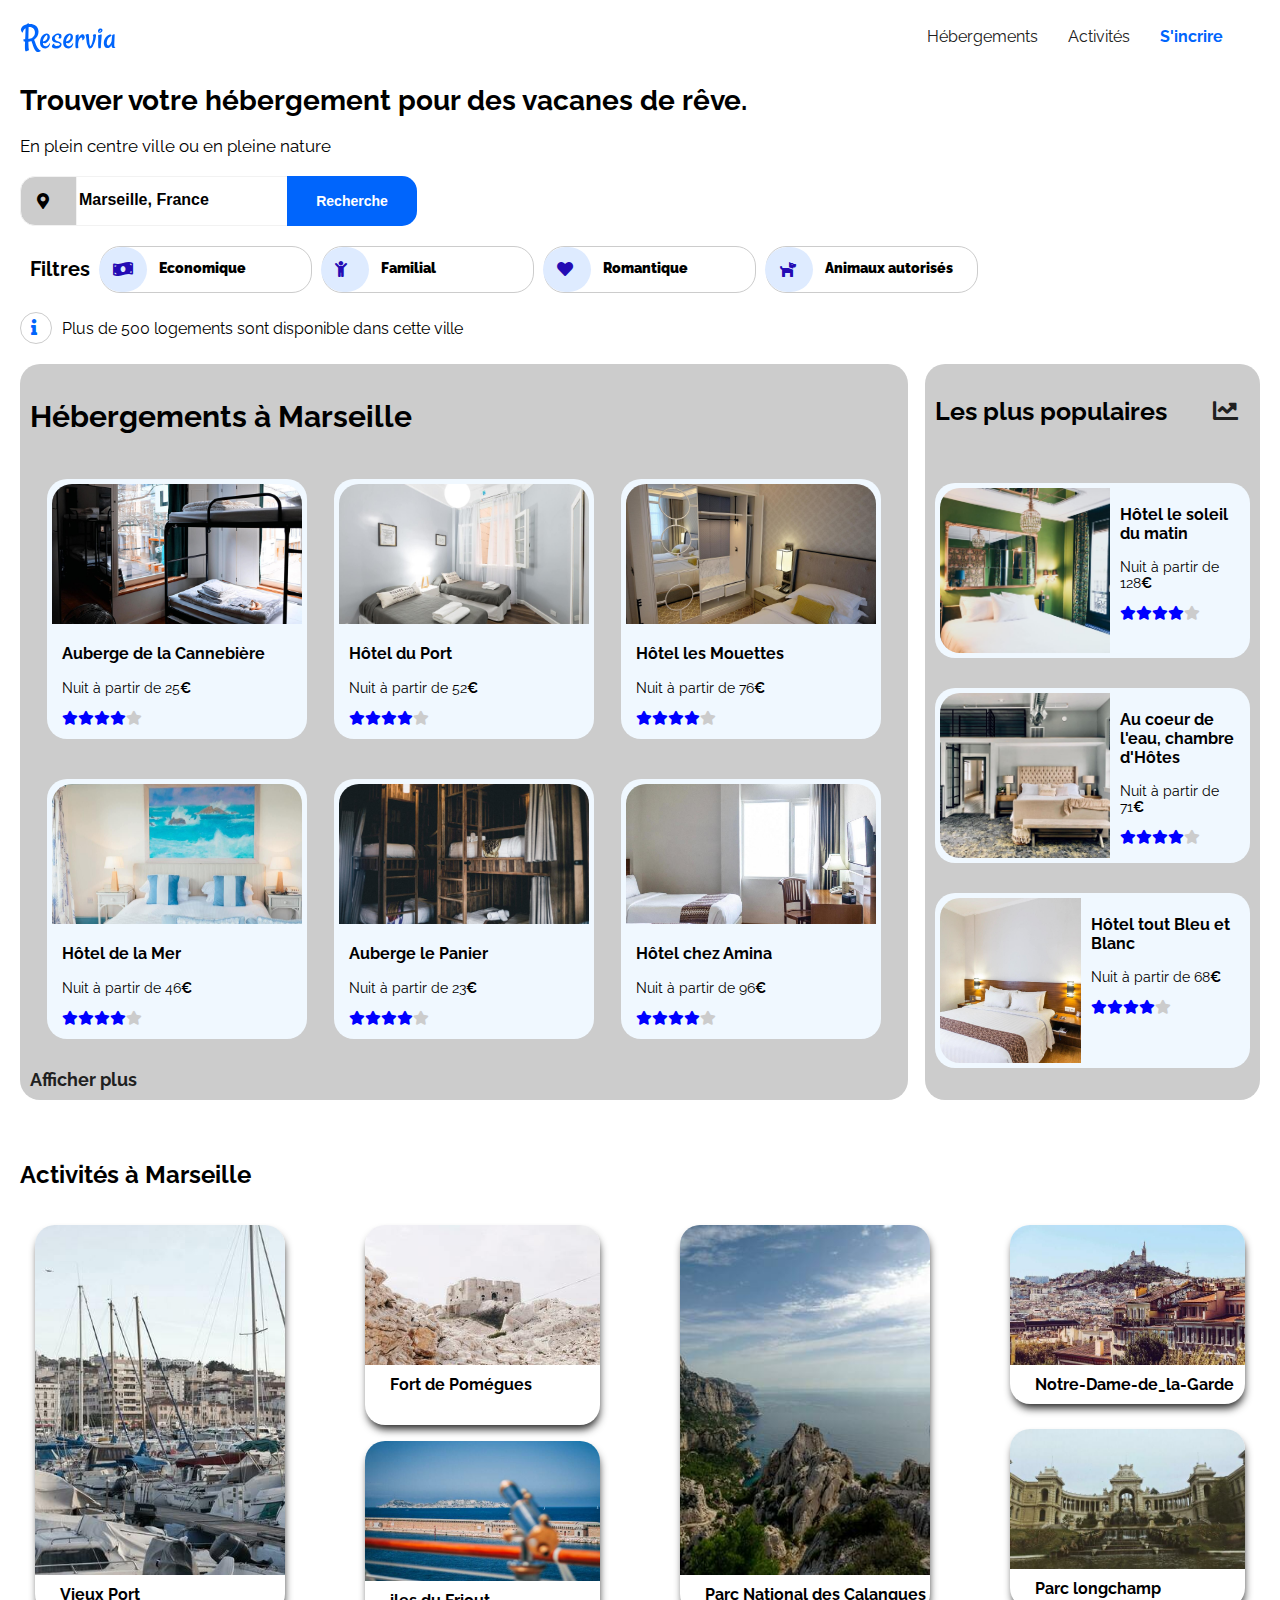
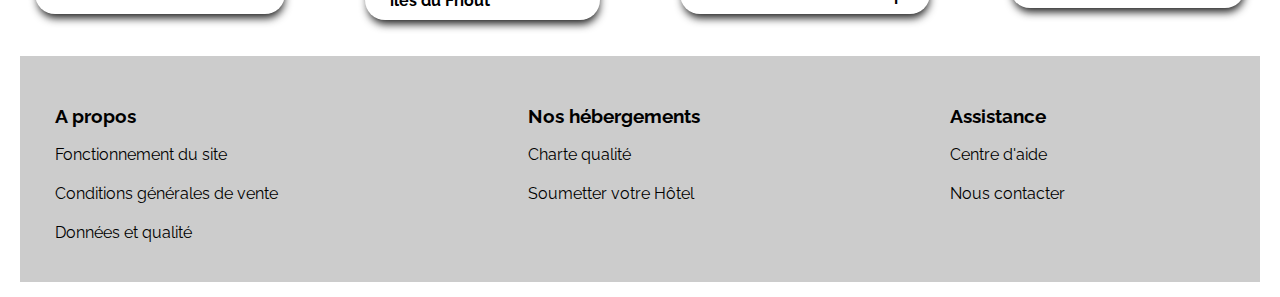
==== index.html @ d5204f3c "Retouches" ====
<!DOCTYPE html>
<html lang="fr">

<head>
    <meta charset="UTF-8">
    <meta http-equiv="X-UA-Compatible" content="IE=Edge">
    <meta name="viewport" content="width=device-width, initial-scale=1">
    <title>Reservia</title>
    <meta name="description" content="création du site réservia du projet2">
    <link rel="stylesheet" href="https://pro.fontawesome.com/releases/v5.10.0/css/all.css" />
    <link href="https://fonts.googleapis.com/css2?family=Raleway&display=swap" rel="stylesheet">
    <link href="style.css" rel="stylesheet">

</head>

<body>

    <!--header -->

    <header class="header">
        <div class="logo"><img src="images/logo/Reservia.svg" alt="Logo Reservia"></div>
        <nav>
            <ul class="navigation">
                <li><a href="#Hebergements">Hébergements</a></li>
                <li><a href="#conteneur_activites">Activités</a></li>
                <li><a href="S'inscrire">S'incrire</a></li>
            </ul>
        </nav>
    </header>

    <!--decription -->

    <div class="description">
        <h1> Trouver votre hébergement pour des vacanes de rêve. </h1>
        <p> En plein centre ville ou en pleine nature </p>
    </div>

    <!--barre de Recherche-->

    <section>
        <form class="rechercher">
            <i class="fas fa-map-marker-alt"></i>
            <input type="search" class="recherche" placeholder='Marseille, France'>
            <button type="button" class="btn_recherche">
                <span class="SpanRecherche">Recherche</span>
                <span class="icone_recherche"><i class="fas fa-search"></i></span>
            </button>
        </form>
    </section>

    <!--Section Filtres -->

    <section>
        <div class="conteneur_filtres">
            <h1>Filtres</h1>
            <div class="filtreFlex">
                <div class="filtre" role="button">
                    <i class="fas fa-money-bill-wave"></i>
                    <span>Economique</span>
                </div>
                <div class="filtre" role="button">
                    <i class="fas fa-child"></i>
                    <span>Familial</span>
                </div>
                <div class="filtre" role="button">
                    <i class="fas fa-heart"></i>
                    <span>Romantique</span>
                </div>
                <div class="filtre" role="button">
                    <i class="fas fa-dog"></i>
                    <span>Animaux autorisés</span>
                </div>
            </div>
        </div>
    </section>

    <!--informations-->

    <div class="info">
        <div class="icone_info" role="button"><i class="fas fa-info"></i></div>
        <p> Plus de 500 logements sont disponible dans cette ville</p>
    </div>

    <!-- Grande Section des Hébergements et Hébergements Populaires-->

    <section class="containeur-herb-pop">

        <!--Aside/sidebar-->

        <aside class="sidebar">
            <h2>Les plus populaires <span class="chart"><i class="fas fa-chart-line"></i></span></h2>
            <div class="item1">
                <img src="images/hebergements/3_medium/emile-guillemot-Bj_rcSC5XfE-unsplash.jpg"
                    alt="emile-guillemot" />
                <div class="caption">
                    <h3>Hôtel le soleil du matin</h3>
                    <p>Nuit à partir de 128<strong>&#8364;</strong></p>
                    <ul class="stars">
                        <li><i class="fas fa-star"></i></li>
                        <li><i class="fas fa-star"></i></li>
                        <li><i class="fas fa-star"></i></li>
                        <li><i class="fas fa-star"></i></li>
                        <li class="unCheckStart"><i class="fas fa-star"></i></li>
                    </ul>
                </div>
            </div>
            <div class="item1">
                <img src="images/hebergements/3_medium/aw-creative-VGs8z60yT2c-unsplash.jpg" alt="aw-creative" />
                <div class="caption">
                    <h3>Au coeur de l'eau, chambre d'Hôtes</h3>
                    <p>Nuit à partir de 71<strong>&#8364;</strong></p>
                    <ul class="stars">
                        <li><i class="fas fa-star"></i></li>
                        <li><i class="fas fa-star"></i></li>
                        <li><i class="fas fa-star"></i></li>
                        <li><i class="fas fa-star"></i></li>
                        <li class="unCheckStart"><i class="fas fa-star"></i></li>
                    </ul>
                </div>
            </div>
            <div class="item1">
                <img src="images/hebergements/3_medium/febrian-zakaria-sjvU0THccQA-unsplash.jpg"
                    alt="febrian-zakaria" />
                <div class="caption">
                    <h3>Hôtel tout Bleu et Blanc</h3>
                    <p>Nuit à partir de 68<strong>&#8364;</strong></p>
                    <ul class="stars">
                        <li><i class="fas fa-star"></i></li>
                        <li><i class="fas fa-star"></i></li>
                        <li><i class="fas fa-star"></i></li>
                        <li><i class="fas fa-star"></i></li>
                        <li class="unCheckStart"><i class="fas fa-star"></i></li>
                    </ul>
                </div>
            </div>
        </aside>

        <!--Section des hebergements-->

        <section>
            <div class="titre">
                <h2>Hébergements à Marseille</h2>
            </div>
            <div id="Hebergements">
                <div class="item">
                    <img src="images/hebergements/3_medium/marcus-loke-WQJvWU_HZFo-unsplash.jpg" alt="marcus-loke" />
                    <div class="caption">
                        <h3>Auberge de la Cannebière</h3>
                        <p>Nuit à partir de 25<strong>&#8364;</strong></p>
                        <ul class="stars">
                            <li><i class="fas fa-star"></i></li>
                            <li><i class="fas fa-star"></i></li>
                            <li><i class="fas fa-star"></i></li>
                            <li><i class="fas fa-star"></i></li>
                            <li class="unCheckStart"><i class="fas fa-star"></i></li>
                        </ul>
                    </div>
                </div>
                <div class="item">
                    <img src="images/hebergements/3_medium/fred-kleber-gTbaxaVLvsg-unsplash.jpg" alt="fred-kleber" />
                    <div class="caption">
                        <h3>Hôtel du Port</h3>
                        <p>Nuit à partir de 52<strong>&#8364;</strong></p>
                        <ul class="stars">
                            <li><i class="fas fa-star"></i></li>
                            <li><i class="fas fa-star"></i></li>
                            <li><i class="fas fa-star"></i></li>
                            <li><i class="fas fa-star"></i></li>
                            <li class="unCheckStart"><i class="fas fa-star"></i></li>
                        </ul>
                    </div>
                </div>
                <div class="item">
                    <img src="images/hebergements/3_medium/reisetopia-B8WIgxA_PFU-unsplash.jpg" alt="reisetopia" />
                    <div class="caption">
                        <h3>Hôtel les Mouettes</h3>
                        <p>Nuit à partir de 76<strong>&#8364;</strong></p>
                        <ul class="stars">
                            <li><i class="fas fa-star"></i></li>
                            <li><i class="fas fa-star"></i></li>
                            <li><i class="fas fa-star"></i></li>
                            <li><i class="fas fa-star"></i></li>
                            <li class="unCheckStart"><i class="fas fa-star"></i></li>
                        </ul>
                    </div>
                </div>
                <div class="item">
                    <img src="images/hebergements/3_medium/annie-spratt-Eg1qcIitAuA-unsplash.jpg" alt="" />
                    <div class="caption">
                        <h3>Hôtel de la Mer</h3>
                        <p>Nuit à partir de 46<strong>&#8364;</strong></p>
                        <ul class="stars">
                            <li><i class="fas fa-star"></i></li>
                            <li><i class="fas fa-star"></i></li>
                            <li><i class="fas fa-star"></i></li>
                            <li><i class="fas fa-star"></i></li>
                            <li class="unCheckStart"><i class="fas fa-star"></i></li>
                        </ul>
                    </div>
                </div>
                <div class="item">
                    <img src="images/hebergements/3_medium/nicate-lee-kT-ZyaiwBe0-unsplash.jpg" alt="nicate-lee" />
                    <div class="caption">
                        <h3>Auberge le Panier</h3>
                        <p>Nuit à partir de 23<strong>&#8364;</strong></p>
                        <ul class="stars">
                            <li><i class="fas fa-star"></i></li>
                            <li><i class="fas fa-star"></i></li>
                            <li><i class="fas fa-star"></i></li>
                            <li><i class="fas fa-star"></i></li>
                            <li class="unCheckStart"><i class="fas fa-star"></i></li>
                        </ul>
                    </div>
                </div>
                <div class="item">
                    <img src="images/hebergements/3_medium/febrian-zakaria-M6S1WvfW68A-unsplash.jpg"
                        alt="febrian-zakaria" />
                    <div class="caption">
                        <h3>Hôtel chez Amina</h3>
                        <p>Nuit à partir de 96<strong>&#8364;</strong></p>
                        <ul class="stars">
                            <li><i class="fas fa-star"></i></li>
                            <li><i class="fas fa-star"></i></li>
                            <li><i class="fas fa-star"></i></li>
                            <li><i class="fas fa-star"></i></li>
                            <li class="unCheckStart"><i class="fas fa-star"></i></li>
                        </ul>
                    </div>
                </div>

            </div>
            <a href="#" class="texte">Afficher plus</a>
        </section>
    </section>

    <!--Section des activites-->

    <section>
        <div id="conteneur_activites">
            <h2>Activités à Marseille</h2>
            <div class="activites">
                <div class="grande_image">
                    <figure>
                        <img src="images/activites/4_small/reno-laithienne-QUgJhdY5Fyk-unsplash.jpg"
                            alt="reno-laithienne">
                        <figcaption>
                            <h4>Vieux Port</h4>
                        </figcaption>
                    </figure>
                </div>
                <div class="Photo">
                    <div class="petite_image">
                        <figure id="fort">
                            <img src="images/activites/4_small/paul-hermann-QFTrLdQIRhI-unsplash.jpg"
                                alt="paul-hermann">
                            <figcaption>
                                <h4>Fort de Pomégues</h4>
                            </figcaption>
                        </figure>
                    </div>
                    <div class="petite_image">
                        <figure>
                            <img src="images/activites/4_small/kevin-hikari-rV_Qd1l-VXg-unsplash.jpg"
                                alt="kevin-hikari">
                            <figcaption>
                                <h4>iles du Friout</h4>
                            </figcaption>
                        </figure>
                    </div>
                </div>
                <div class="grande_image">
                    <figure>
                        <img src="images/activites/4_small/kilyan-sockalingum-NR8-cBCN3aI-unsplash.jpg"
                            alt="kilyan-sockalingum">
                        <figcaption>
                            <h4>Parc National des Calanques</h4>
                        </figcaption>
                    </figure>
                </div>
                <div class="Photo">
                    <div class="petite_image mb">
                        <figure>
                            <img src="images/activites/4_small/florian-wehde-xW9e8gdotxI-unsplash.jpg"
                                alt="florian-wehde">
                            <figcaption>
                                <h4>Notre-Dame-de_la-Garde</h4>
                            </figcaption>
                        </figure>
                    </div>
                    <div class="petite_image">
                        <figure>
                            <img src="images/activites/4_small/lena-paulin-wH2-EJoDcV0-unsplash.jpg" alt="lena-paulin">
                            <figcaption>
                                <h4>Parc longchamp</h4>
                            </figcaption>
                        </figure>
                    </div>
                </div>
            </div>
        </div>
    </section>

    <!--footer-->

    <footer class="footer">
        <div class="apropos">
            <h3>A propos</h3>
            <ul>
                <li>Fonctionnement du site</li>
                <li>Conditions générales de vente</li>
                <li>Données et qualité</li>
            </ul>
        </div>
        <div class="hebergement">
            <h3>Nos hébergements</h3>
            <ul>
                <li>Charte qualité</li>
                <li>Soumetter votre Hôtel</li>
            </ul>
        </div>
        <div class="contact">
            <h3>Assistance</h3>
            <ul>
                <li>Centre d'aide</li>
                <li>Nous contacter</li>
            </ul>
        </div>
    </footer>
</body>

</html>
---- style.css ----
@media screen and (max-width: 768px) {
    h1 {
      color: #240bb4;
    }
    .footer {
      flex-direction: column;
    }
    .filtreFlex {
      flex-direction: column;
      display: flex;
    }
    #hebergement {
      flex-shrink: 0;
      padding-left: 0px;
    }
    .item {
      padding-left: 0;
    }
    .item img {
      position: static;
      margin-bottom: 1rem;
      display: block;
      width: 100%;
    }
    .item1 {
      padding-left: 0;
    }
    .item1 img {
      position: static;
      margin-bottom: 1rem;
      display: block;
      width: 100%;
    }
    #hebergement {
      flex-shrink: 0;
      padding: 20px;
    }
    .sidebar {
      margin: 0px;
      float: left;
      display: flex;
      flex-direction: column;
    }
    footer {
      flex-direction: row;
    }
    .hebergement {
      margin-left: 150px;
      margin-right: 100px;
    }
    .contact {
      margin-left: 120px;
    }
}
@media screen and (max-width: 865px) {
    h1 {
      color: #240bb4;
    }
    .footer {
      flex-direction: column;
    }
    .filtreFlex {
      flex-direction: column;
      display: flex;
    }
    #hebergement {
      flex-shrink: 0;
      padding-left: 0px;
    }
    .item {
      padding-left: 0;
    }
    .item img {
      position: static;
      margin-bottom: 1rem;
      display: block;
      width: 100%;
    }
    .item1 {
      padding-left: 0;
    }
    .item1 img {
      position: static;
      margin-bottom: 1rem;
      display: block;
      width: 100%;
    }
    #hebergement {
      flex-shrink: 0;
      padding: 20px;
    }
    .sidebar {
      margin: 0px;
      float: left;
      display: flex;
      flex-direction: column;
    }
    footer {
      flex-direction: row;
    }
    .hebergement {
      margin-left: 150px;
      margin-right: 100px;
    }
    .contact {
      margin-left: 120px;
    }
}
/*
  Ecran ordinateur
*/
@media screen and (max-width: 1100px) {
    body {
      max-width: 100%;
    }
    .sidebar {
      width: 100%;
      overflow: hidden;
      flex-shrink: 0;
      float: left;
    }
    #hebergement {
      flex-shrink: 0;
    }
    section {
      width: 100%;
      overflow: hidden;
      flex-shrink: 0;
    }
    .navigation {
      width: 100%;
      float: left;
      flex-direction: column;
      display: block;
    }
    .conteneur_activites {
      flex-direction: row;
      width: 100%;
      overflow: hidden;
      flex-shrink: 0;
      display: block;
    }
    .conteneur_filtres {
      flex-wrap: wrap;
      width: 100%;
      overflow: hidden;
      flex-shrink: 0;
      display: flex;
      flex-direction: column;
    }
    .filtreFlex {
      flex-direction: row;
      overflow: hidden;
      flex-wrap: wrap;
      display: block;
    }
    .containeur-herb-pop {
      width: 100%;
    }
    footer {
      flex-direction: row;
    }
    .hebergement {
      margin-left: 150px;
      margin-right: 100px;
    }
    .contact {
      margin-left: 120px;
    }
}

@media screen and (max-width: 1300px) {
  
}

/*
 STYLE PAR DEFAUT POUR DESKTOP
*/
::before, ::after {
  margin: 0;
  padding: 0;
  box-sizing: border-box;
}
/*=== root pour les variables ===*/
:root {
  --blue: ##0065FC;
  --lightBlue: #DEEBFF;
  --bgColor:#F2F2F2 ;
}

/*=== body ===*/

body,p,a,ul,li {
  margin: 0;
  padding: 0;
  text-decoration: none;
  font-family: "Raleway", sans-serif;
}
body {
  font-size: 16px;
  padding: 10px 10px;
  margin: 5px 10px;
}

/*=== header ===*/

.header {
  display: flex;
  flex-direction: row;
}
.logo {
  width: auto;
  height: 50px;
}

.navigation li {
  list-style-type: none;
  margin-left: 30px;
}

.navigation li a {
  color: #202020;
}
.navigation li:last-child a {
  color: #0065FC;
  font-weight: bold;
}

.navigation  {
  display: flex;
  flex-direction: row;
  margin-left: 780px;
  padding-top: 12px;
}
.navigation li:nth-child(1) a:hover, .navigation li:nth-child(2) a:hover,
.navigation li:nth-child(1) a:active, .navigation li:nth-child(2) a:active {
  color: #0065FC;
  border-top: 3px solid #0065FC;
  transition: all 0.4s;
  padding-top: 10px;
}

li {
  list-style: none;
}

/*=== description ===*/

.description {
  font-size: 14px;
  padding-bottom: 20px;
}
.description p {
  font-size: 17px;
}

/*=== recherches ===*/

.rechercher {
  display: flex;   
}
::placeholder{
  font-size: 16px;
  color: black;
  font-weight: bolder;
}
.fa-map-marker-alt {
  padding: 16px 16px;
  border: 1px solid #f2f2f2;
  border-top-left-radius: 15px;
  border-bottom-left-radius: 15px;
  width: 23px;
  background-color: #cccccc;
}
.recherche {   
  border: none;
  border-top: 1px solid #f2f2f2;
  border-bottom: 1px solid #f2f2f2;
  width: 210px;
}
.btn_recherche {
  border: none;
  width: 130px;
  height: 50px;
  border-top-right-radius: 15px;
  border-bottom-right-radius: 15px;
  background-color: #0065FC;
  color: white;
  font-size: 14px; 
  font-weight: bolder; 
}
.btn_recherche:hover {
  border: 1px solid #044ab3;
  background-color:#044ab3;
  cursor: pointer;
}
.SpanRecherche {
  display: inline;
}
.fa-search {
  display: none;
}

/*=== fes filtres ===*/

.conteneur_filtres {
  display: flex;
  flex-direction: row;
  font-size: 14px;
}
.conteneur_filtres h1 {
  line-height: 3;
  font-weight: bolder;
  display: block;
  font-size: 20px;
  margin-left: 10px;
}
.filtre {
  display: flex;
  width: 210px;
  height: 45px;
  font-weight: bolder;
  border-radius: 20px;
  border: 1px solid #ccc;
  cursor: pointer;
  margin-left: 10px;
}
.filtreFlex {
  display: flex;
  flex-flow: nowrap;
  padding-top: 20px;
}
.filtre i {
  font-size: 16px;
  color: #240bb4;
  background-color: var(--lightBlue);
  border-radius: 30px;
  width: 20px;
  padding: 14px;
  display: flex;
  align-content: center;
  position: relative;
  left: -2px;
}
.filtre span {
  margin-left: 10px;
  padding-top: 13px;
  font-weight: bolder;
}
.filtre:hover {
  background-color: #c4f3ae;
  transition: all 0.4s;
}

/*=== informations ===*/

.info {
  display: flex; 
  width: 50%;
  padding-bottom: 20px;
}
.info > p {
  margin-left: 10px;
  padding-top: 7px;
}
.icone_info {
  background-color: #fff;
  width: 30px;
  height: 30px;
  border-radius: 50%;
  color: #0065FC;
  border: 1px solid #ccc;
}
.fa-info {
  margin-left: 10px;
  padding-top: 6px;
}

/*=== section des hebergements ===*/

.containeur-herb-pop {
  display: flex;
  flex-direction: row-reverse;
  justify-content: space-between;
}

aside.sidebar + section {
  background-color: #cccccc;
  width: 70%;
  border-radius: 20px;
  padding: 10px;
}
.chart {
  margin-left: 40px;
  color:#202020;
}
#Hebergements {
  display: flex;
  flex-direction: row;
  flex-wrap: wrap;
  padding-bottom: 10px;
  justify-content: space-evenly;
}
.titre h2 {
  font-size: 30px;
}
.item img {
  width: 250px;
  height: 140px;
  object-fit: cover;
  border-top-left-radius: 20px;
  border-top-right-radius:  20px;
}
.stars {
  display:flex;
  font-size: 14px;
  padding-top: 10px;
  color: var(--blue)
}
.unCheckStart i {
  color: #ccc;
}
.item {
  width: 250px;
  height: 250px;
  border-radius: 20px;
  background-color: aliceblue;
  object-fit: cover;
  justify-content: center;
  padding: 5px 5px;
  margin: 20px 10px;
  cursor: pointer;
}

.item:hover {
  box-shadow: 1px 6px 8px -2px #202020;
}
li {
    list-style: none;
}
.texte {
  font-size: 18px;
  font-weight: bold;
  color: #202020;
}

/*===Aside/sidebar==*/

.sidebar {
  display: flex;
  flex-direction: column;
  flex-wrap: wrap;
  width: 27%;
  float: right;
  background-color: #cccccc;
  justify-content: center;
  border-radius: 20px;
  padding-bottom: 6px;
}
.sidebar h2 {
  margin-left: 10px;
  font-size: 25px;
  padding-bottom: 22px;
}
.item1 img {
  width: 170px;
  height: 165px;
  object-fit: cover;
  border-top-left-radius: 20px;
  border-bottom-left-radius: 20px;
}
.fa-star {
  display: flex;
  font-size: 14px;
  padding-top: 5px;
  color:blue;
}
.caption {
  margin-left: 10px;
  font-size: 14px;
}
.item1 {
  width: 91%;
  height: 165px;
  border-radius: 20px;
  background-color: aliceblue;
  object-fit: cover;
  padding: 5px;
  margin: 15px 10px;
  display: flex;
  cursor: pointer;
}

.item1:hover {
  box-shadow: 1px 6px 8px -2px #202020;
}

li {
  list-style: none;
}

/*===conteneur activites==*/

#conteneur_activites {
  display: flex;
  Flex-direction: column;
  padding-top: 40px;
  padding-bottom: 20px;
}
.conteneur_activites h2 {
  font-size: 22px;
}
.activites {
  display: flex;
  justify-content: center;
  cursor: pointer;
}

.activites figure > img {
  object-fit: cover;
  display: flex;
}
.activites figure {
  box-shadow: 1px 6px 8px -2px #202020;
  border-radius: 20px;
}
.activites figure figcaption {
  padding: 10px 0px 10px 25px;
}
.activites figure figcaption > h4 {
  margin: 0px;
}
.Photo {
  cursor: pointer;
}
.grande_image img {
  height: 350px;
  width: 250px;
  border-top-left-radius: 20px;
  border-top-right-radius: 20px;
}
.petite_image img{
  width: 235px;
  height: 140px;
  border-top-left-radius: 20px;
  border-top-right-radius: 20px;
}
#fort {
  height: 200px;
}
.mb {
  margin-bottom: 25px;
}

/*===footer ===*/

.footer {
  display: flex;
  padding-top: 30px;
  background: #cccccc;
  padding-bottom: 20px;
  width: auto;
}
.footer li {
  padding-bottom: 20px;
}
.hebergement {
  margin-left: 250px;
}
.contact {
  margin-left: 250px;
}
.apropos {
  margin-left: 35px;
}
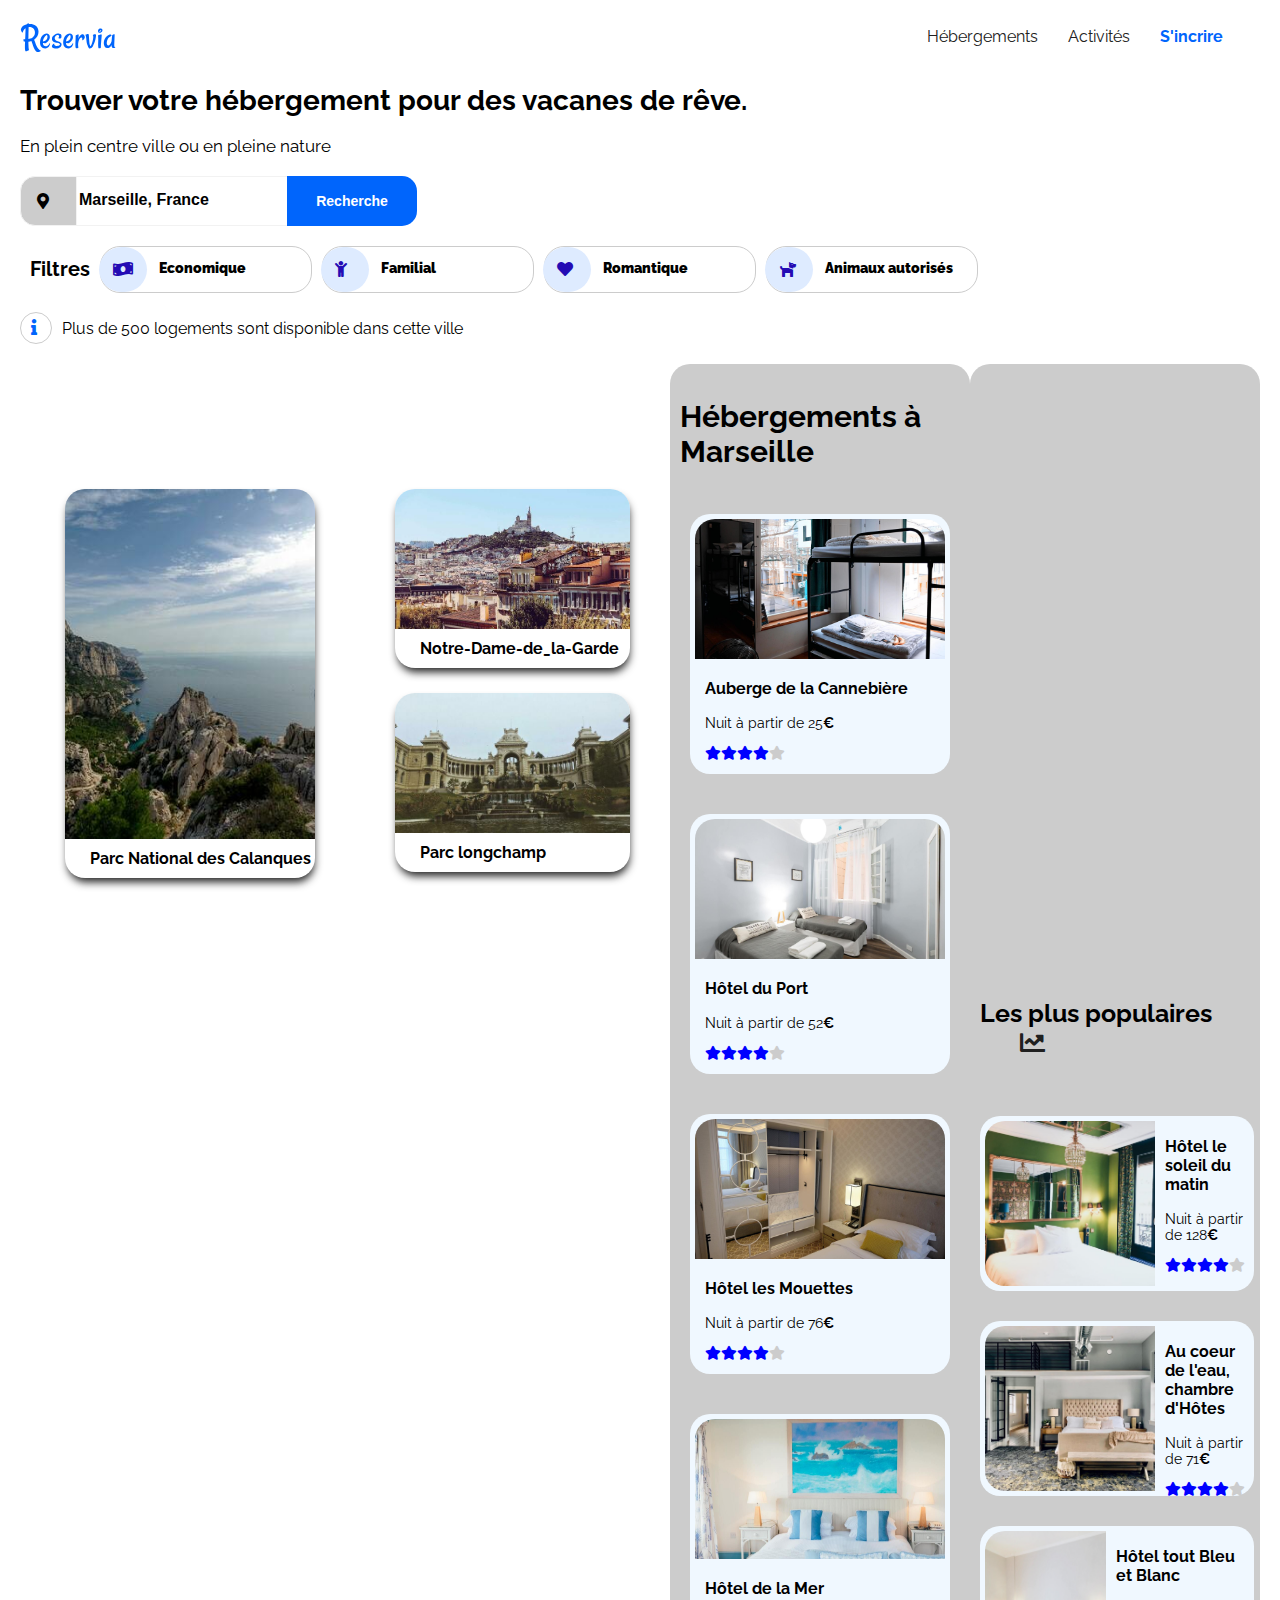
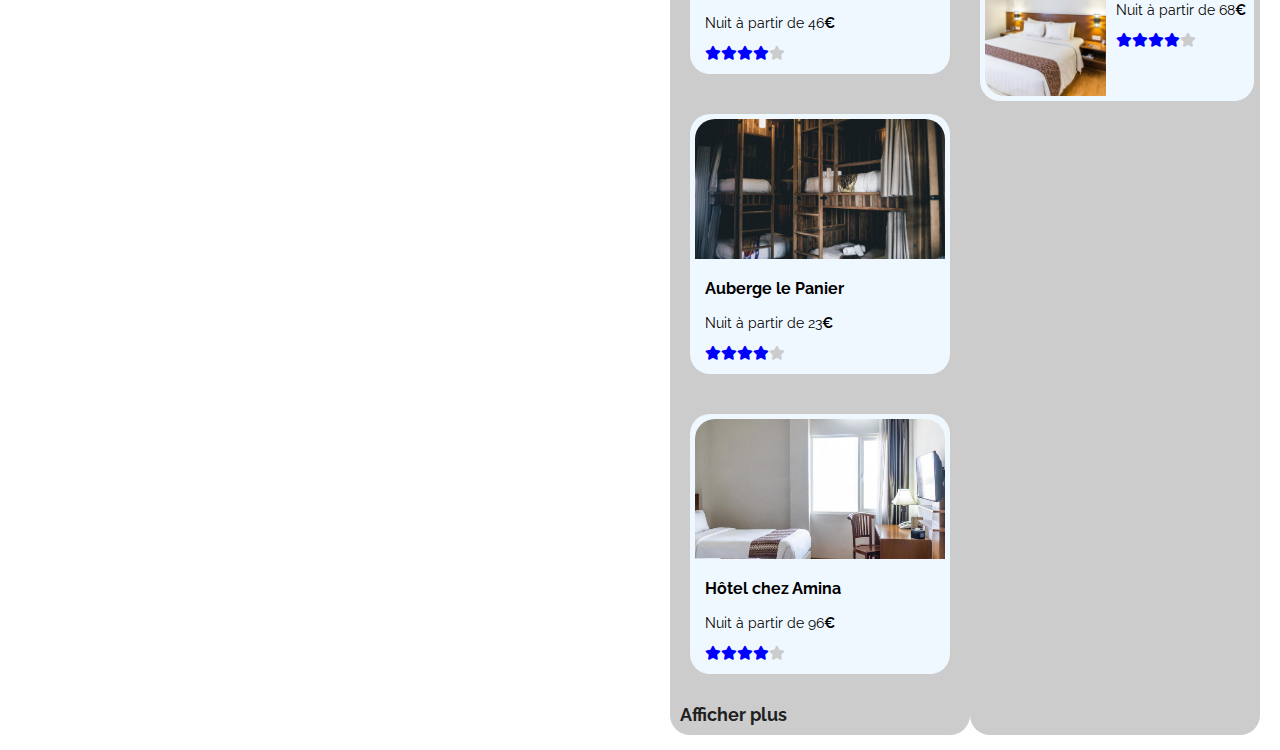
==== commit 19b379fc: "MODIF" ====
--- a/index.html
+++ b/index.html
@@ -230,7 +230,6 @@
 
             </div>
             <a href="#" class="texte">Afficher plus</a>
-        </section>
     </section>
 
     <!--Section des activites-->
--- a/style.css
+++ b/style.css
@@ -165,7 +165,7 @@
       margin-right: 100px;
     }
     .contact {
-      margin-left: 120px;
+      margin-left: 110px;
     }
 }
 
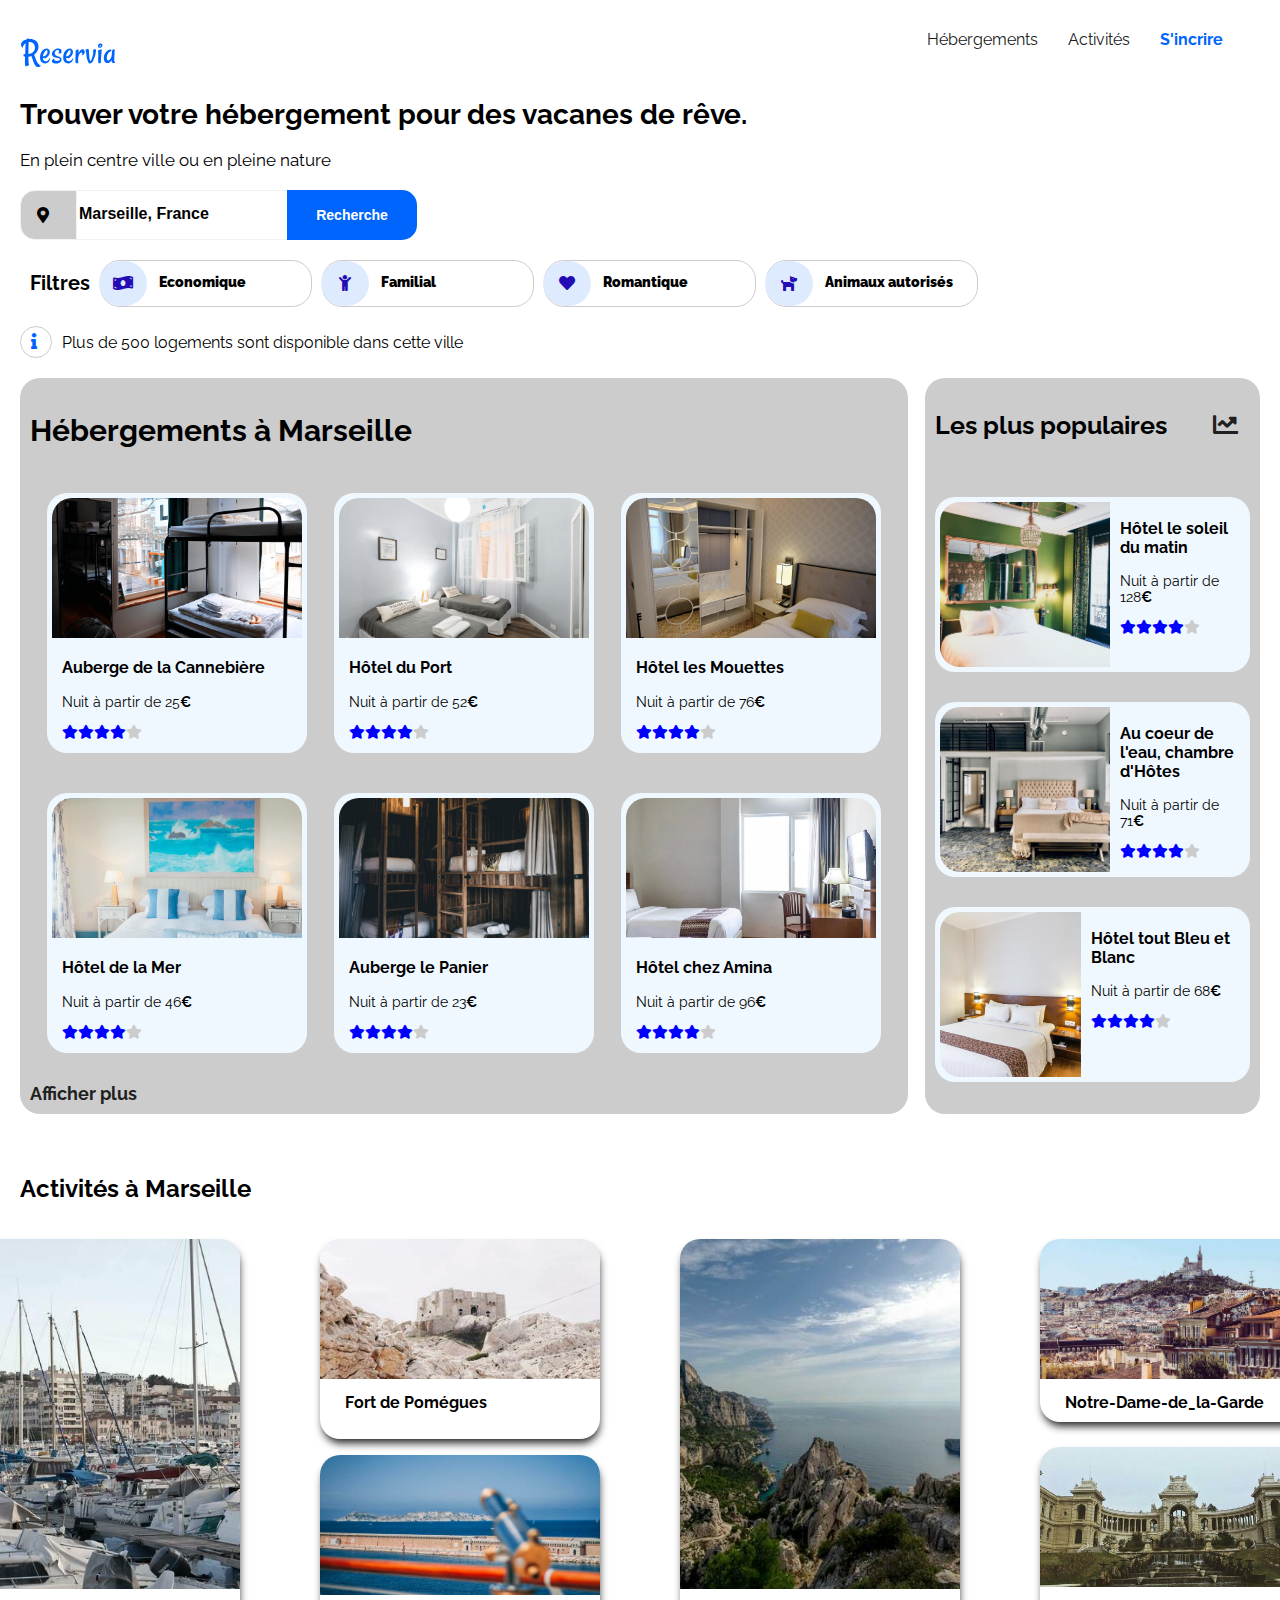
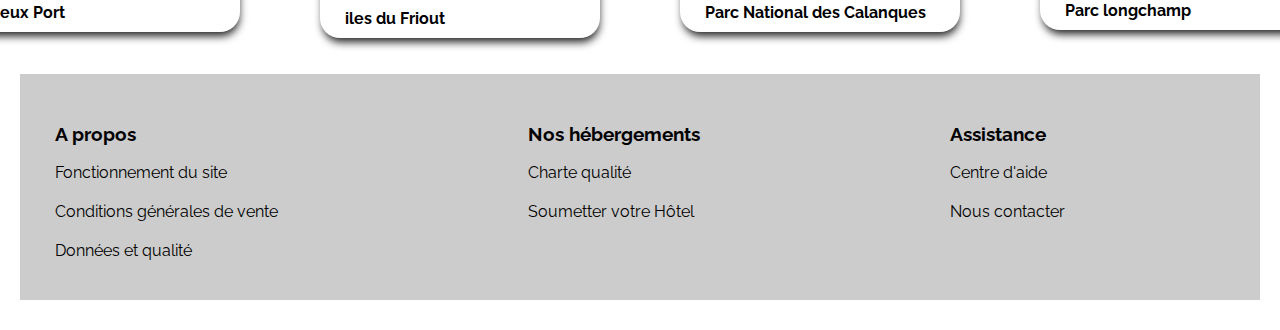
==== commit 86330f1b: "Indentation" ====
--- a/index.html
+++ b/index.html
@@ -22,7 +22,7 @@
         <nav>
             <ul class="navigation">
                 <li><a href="#Hebergements">Hébergements</a></li>
-                <li><a href="#conteneur_activites">Activités</a></li>
+                <li><a href="#Activités">Activités</a></li>
                 <li><a href="S'inscrire">S'incrire</a></li>
             </ul>
         </nav>
@@ -230,11 +230,12 @@
 
             </div>
             <a href="#" class="texte">Afficher plus</a>
+        </section>
     </section>
 
     <!--Section des activites-->
 
-    <section>
+    <section> 
         <div id="conteneur_activites">
             <h2>Activités à Marseille</h2>
             <div class="activites">
--- a/style.css
+++ b/style.css
@@ -53,124 +53,124 @@
     }
 }
 @media screen and (max-width: 865px) {
-    h1 {
-      color: #240bb4;
-    }
-    .footer {
-      flex-direction: column;
-    }
-    .filtreFlex {
-      flex-direction: column;
-      display: flex;
-    }
-    #hebergement {
-      flex-shrink: 0;
-      padding-left: 0px;
-    }
-    .item {
-      padding-left: 0;
-    }
-    .item img {
-      position: static;
-      margin-bottom: 1rem;
-      display: block;
-      width: 100%;
-    }
-    .item1 {
-      padding-left: 0;
-    }
-    .item1 img {
-      position: static;
-      margin-bottom: 1rem;
-      display: block;
-      width: 100%;
-    }
-    #hebergement {
-      flex-shrink: 0;
-      padding: 20px;
-    }
-    .sidebar {
-      margin: 0px;
-      float: left;
-      display: flex;
-      flex-direction: column;
-    }
-    footer {
-      flex-direction: row;
-    }
-    .hebergement {
-      margin-left: 150px;
-      margin-right: 100px;
-    }
-    .contact {
-      margin-left: 120px;
-    }
+  h1 {
+    color: #240bb4;
+  }
+  .footer {
+    flex-direction: column;
+  }
+  .filtreFlex {
+    flex-direction: column;
+    display: flex;
+  }
+  #hebergement {
+    flex-shrink: 0;
+    padding-left: 0px;
+  }
+  .item {
+    padding-left: 0;
+  }
+  .item img {
+    position: static;
+    margin-bottom: 1rem;
+    display: block;
+    width: 100%;
+  }
+  .item1 {
+    padding-left: 0;
+  }
+  .item1 img {
+    position: static;
+    margin-bottom: 1rem;
+    display: block;
+    width: 100%;
+  }
+  #hebergement {
+    flex-shrink: 0;
+    padding: 20px;
+  }
+  .sidebar {
+    margin: 0px;
+    float: left;
+    display: flex;
+    flex-direction: column;
+  }
+  footer {
+    flex-direction: row;
+  }
+  .hebergement {
+    margin-left: 150px;
+    margin-right: 100px;
+  }
+  .contact {
+    margin-left: 120px;
+  }
 }
 /*
-  Ecran ordinateur
+ 
 */
 @media screen and (max-width: 1100px) {
-    body {
-      max-width: 100%;
-    }
-    .sidebar {
-      width: 100%;
-      overflow: hidden;
-      flex-shrink: 0;
-      float: left;
-    }
-    #hebergement {
-      flex-shrink: 0;
-    }
-    section {
-      width: 100%;
-      overflow: hidden;
-      flex-shrink: 0;
-    }
-    .navigation {
-      width: 100%;
-      float: left;
-      flex-direction: column;
-      display: block;
-    }
-    .conteneur_activites {
-      flex-direction: row;
-      width: 100%;
-      overflow: hidden;
-      flex-shrink: 0;
-      display: block;
-    }
-    .conteneur_filtres {
-      flex-wrap: wrap;
-      width: 100%;
-      overflow: hidden;
-      flex-shrink: 0;
-      display: flex;
-      flex-direction: column;
-    }
-    .filtreFlex {
-      flex-direction: row;
-      overflow: hidden;
-      flex-wrap: wrap;
-      display: block;
-    }
-    .containeur-herb-pop {
-      width: 100%;
-    }
-    footer {
-      flex-direction: row;
-    }
-    .hebergement {
-      margin-left: 150px;
-      margin-right: 100px;
-    }
-    .contact {
-      margin-left: 110px;
-    }
+  body {
+    max-width: 100%;
+  }
+  .sidebar {
+    width: 100%;
+    overflow: hidden;
+    flex-shrink: 0;
+    float: left;
+  }
+  #hebergement {
+    flex-shrink: 0;
+  }
+  section {
+    width: 100%;
+    overflow: hidden;
+    flex-shrink: 0;
+  }
+  .navigation {
+    width: 100%;
+    float: left;
+    flex-direction: column;
+    display: block;
+  }
+  .conteneur_activites {
+    flex-direction: row;
+    width: 100%;
+    overflow: hidden;
+    flex-shrink: 0;
+    display: block;
+  }
+  .conteneur_filtres {
+    flex-wrap: wrap;
+    width: 100%;
+    overflow: hidden;
+    flex-shrink: 0;
+    display: flex;
+    flex-direction: column;
+  }
+  .filtreFlex {
+    flex-direction: row;
+    overflow: hidden;
+    flex-wrap: wrap;
+    display: block;
+  }
+  .containeur-herb-pop {
+    width: 100%;
+  }
+  footer {
+    flex-direction: row;
+  }
+  .hebergement {
+    margin-left: 150px;
+    margin-right: 100px;
+  }
+  .contact {
+    margin-left: 120px;
+  }
 }
 
 @media screen and (max-width: 1300px) {
-  
+
 }
 
 /*
@@ -198,8 +198,8 @@
 }
 body {
   font-size: 16px;
-  padding: 10px 10px;
-  margin: 5px 10px;
+  padding: 20px 10px;
+  margin: 10px 10px;
 }
 
 /*=== header ===*/
@@ -210,7 +210,7 @@
 }
 .logo {
   width: auto;
-  height: 50px;
+  height: auto;
 }
 
 .navigation li {
@@ -230,7 +230,6 @@
   display: flex;
   flex-direction: row;
   margin-left: 780px;
-  padding-top: 12px;
 }
 .navigation li:nth-child(1) a:hover, .navigation li:nth-child(2) a:hover,
 .navigation li:nth-child(1) a:active, .navigation li:nth-child(2) a:active {
@@ -338,8 +337,9 @@
   width: 20px;
   padding: 14px;
   display: flex;
+  justify-content: center;
   align-content: center;
-  position: relative;
+  position:relative;
   left: -2px;
 }
 .filtre span {
@@ -513,41 +513,41 @@
 .activites {
   display: flex;
   justify-content: center;
-  cursor: pointer;
 }
 
 .activites figure > img {
   object-fit: cover;
-  display: flex;
-}
+}
+
 .activites figure {
   box-shadow: 1px 6px 8px -2px #202020;
   border-radius: 20px;
-}
+  cursor: pointer;
+}
+
 .activites figure figcaption {
   padding: 10px 0px 10px 25px;
 }
 .activites figure figcaption > h4 {
   margin: 0px;
 }
-.Photo {
-  cursor: pointer;
-}
 .grande_image img {
   height: 350px;
-  width: 250px;
+  width: 280px;
   border-top-left-radius: 20px;
   border-top-right-radius: 20px;
 }
 .petite_image img{
-  width: 235px;
+  width: 280px;
   height: 140px;
   border-top-left-radius: 20px;
   border-top-right-radius: 20px;
 }
+
 #fort {
   height: 200px;
 }
+
 .mb {
   margin-bottom: 25px;
 }
@@ -559,7 +559,6 @@
   padding-top: 30px;
   background: #cccccc;
   padding-bottom: 20px;
-  width: auto;
 }
 .footer li {
   padding-bottom: 20px;
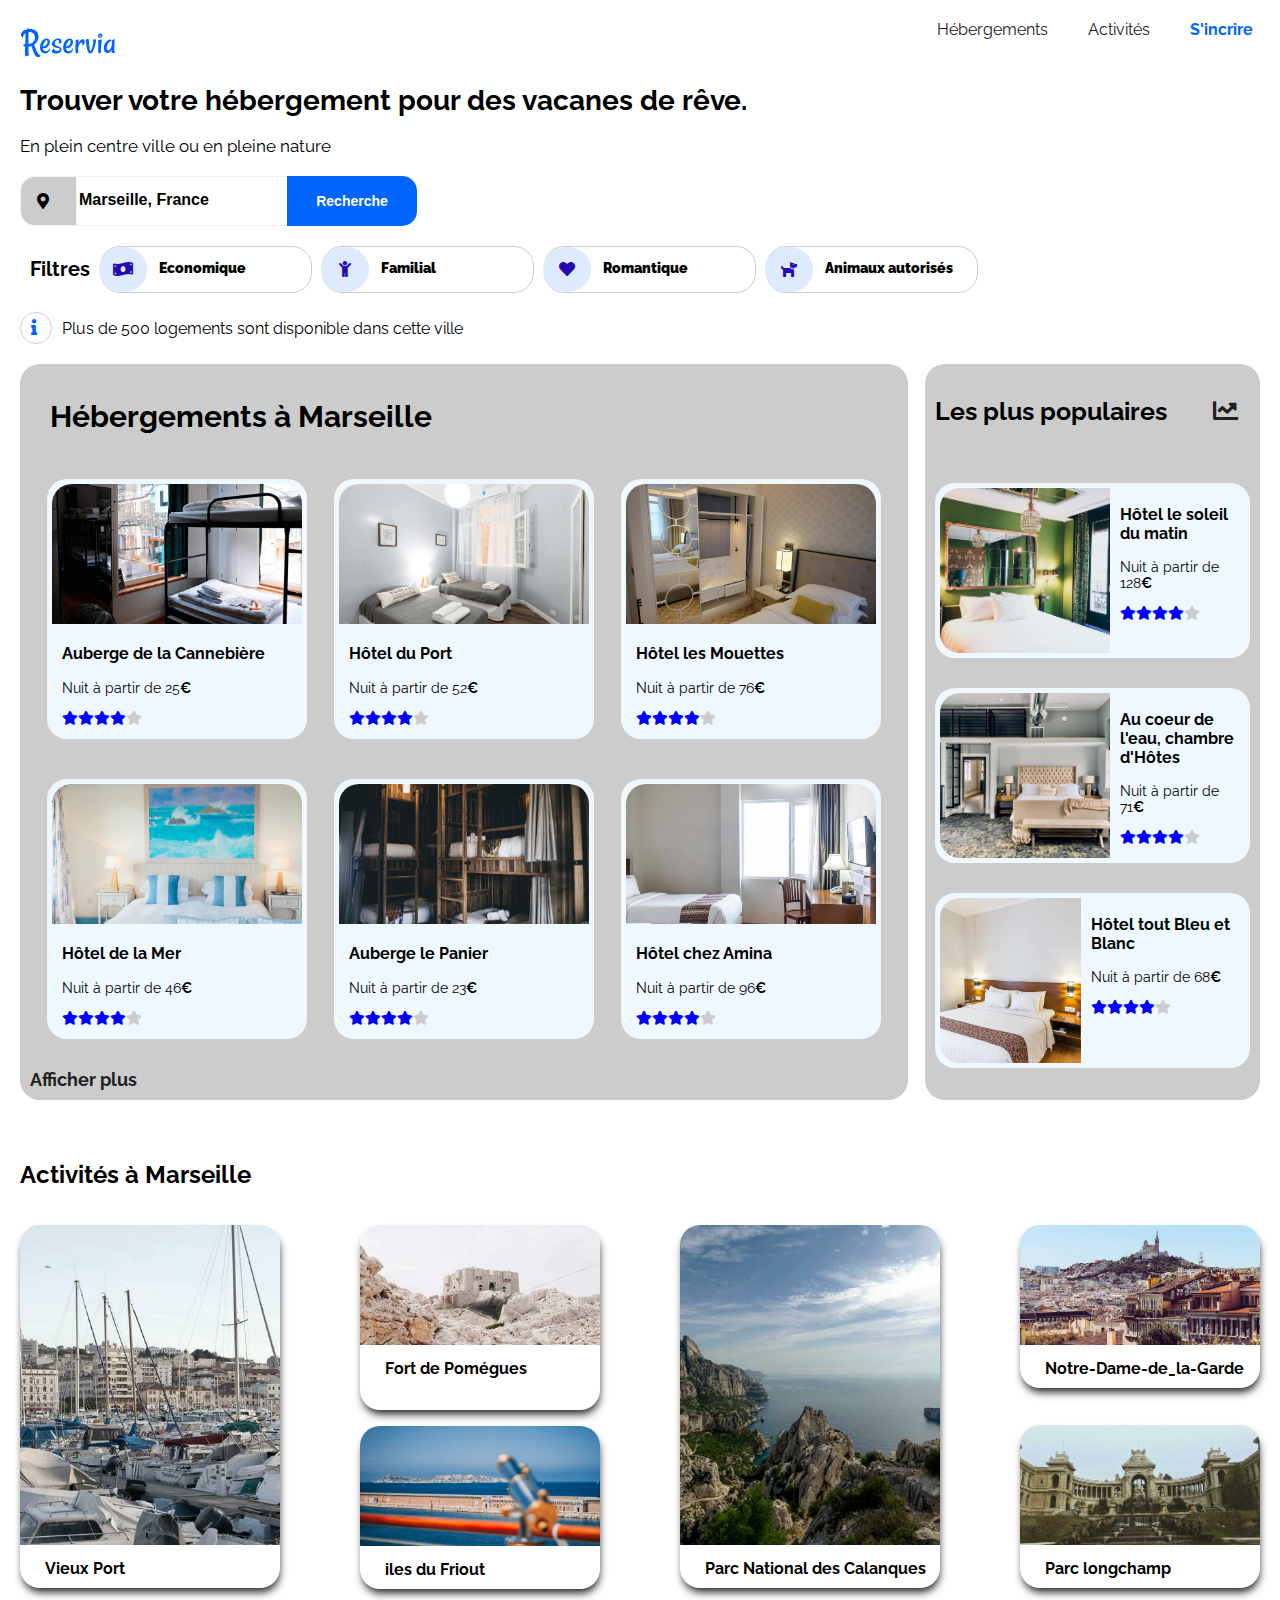
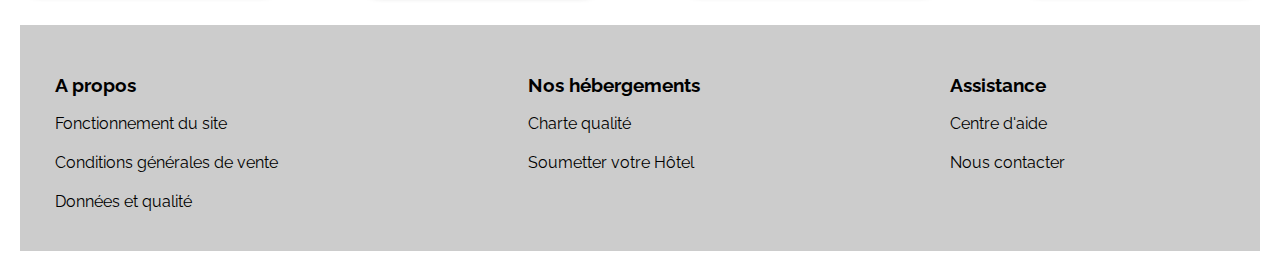
==== commit 26ea2df4: "correction" ====
--- a/index.html
+++ b/index.html
@@ -22,7 +22,7 @@
         <nav>
             <ul class="navigation">
                 <li><a href="#Hebergements">Hébergements</a></li>
-                <li><a href="#Activités">Activités</a></li>
+                <li><a href="#conteneur_activites">Activités</a></li>
                 <li><a href="S'inscrire">S'incrire</a></li>
             </ul>
         </nav>
@@ -235,7 +235,7 @@
 
     <!--Section des activites-->
 
-    <section> 
+    <section>
         <div id="conteneur_activites">
             <h2>Activités à Marseille</h2>
             <div class="activites">
--- a/style.css
+++ b/style.css
@@ -198,7 +198,7 @@
 }
 body {
   font-size: 16px;
-  padding: 20px 10px;
+  padding: 10px 10px;
   margin: 10px 10px;
 }
 
@@ -210,12 +210,12 @@
 }
 .logo {
   width: auto;
-  height: auto;
+  height: 45px;
 }
 
 .navigation li {
   list-style-type: none;
-  margin-left: 30px;
+  margin-left: 40px;
 }
 
 .navigation li a {
@@ -403,6 +403,7 @@
 }
 .titre h2 {
   font-size: 30px;
+  margin-left: 20px;
 }
 .item img {
   width: 250px;
@@ -532,24 +533,24 @@
   margin: 0px;
 }
 .grande_image img {
-  height: 350px;
-  width: 280px;
+  height: 320px;
+  width: 260px;
   border-top-left-radius: 20px;
   border-top-right-radius: 20px;
 }
-.petite_image img{
-  width: 280px;
-  height: 140px;
+.petite_image img {
+  width: 240px;
+  height: 120px;
   border-top-left-radius: 20px;
   border-top-right-radius: 20px;
 }
 
 #fort {
-  height: 200px;
+  height: 185px;
 }
 
 .mb {
-  margin-bottom: 25px;
+  margin-bottom: 37px;
 }
 
 /*===footer ===*/
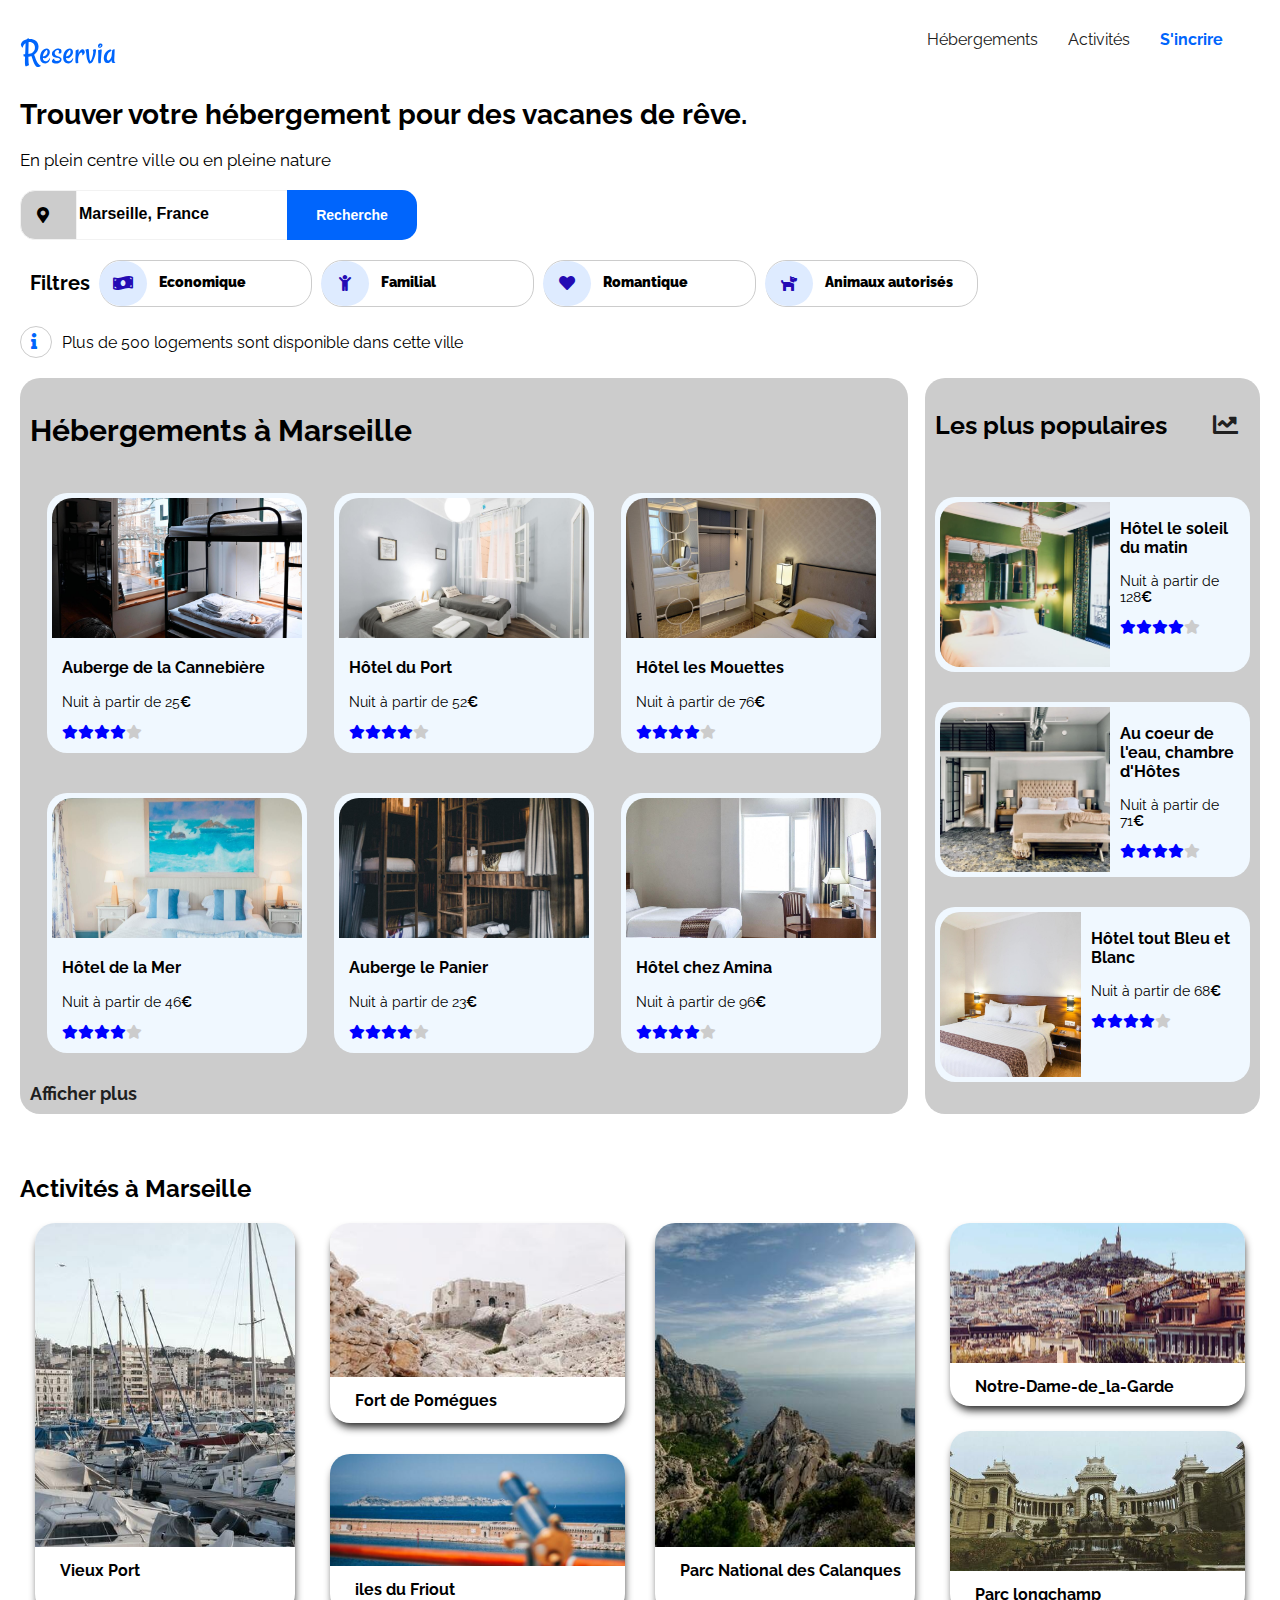
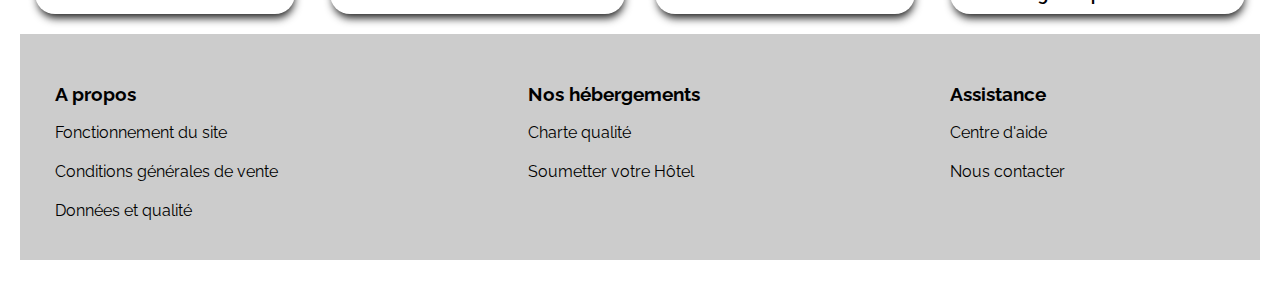
==== commit a8d3630a: "Média-queries" ====
--- a/index.html
+++ b/index.html
@@ -259,7 +259,7 @@
                         </figure>
                     </div>
                     <div class="petite_image">
-                        <figure>
+                        <figure id="ile">
                             <img src="images/activites/4_small/kevin-hikari-rV_Qd1l-VXg-unsplash.jpg"
                                 alt="kevin-hikari">
                             <figcaption>
--- a/style.css
+++ b/style.css
@@ -106,9 +106,6 @@
     margin-left: 120px;
   }
 }
-/*
- 
-*/
 @media screen and (max-width: 1100px) {
   body {
     max-width: 100%;
@@ -168,11 +165,6 @@
     margin-left: 120px;
   }
 }
-
-@media screen and (max-width: 1300px) {
-
-}
-
 /*
  STYLE PAR DEFAUT POUR DESKTOP
 */
@@ -198,7 +190,7 @@
 }
 body {
   font-size: 16px;
-  padding: 10px 10px;
+  padding: 20px 10px;
   margin: 10px 10px;
 }
 
@@ -210,12 +202,12 @@
 }
 .logo {
   width: auto;
-  height: 45px;
+  height: auto;
 }
 
 .navigation li {
   list-style-type: none;
-  margin-left: 40px;
+  margin-left: 30px;
 }
 
 .navigation li a {
@@ -403,7 +395,6 @@
 }
 .titre h2 {
   font-size: 30px;
-  margin-left: 20px;
 }
 .item img {
   width: 250px;
@@ -533,24 +524,19 @@
   margin: 0px;
 }
 .grande_image img {
-  height: 320px;
-  width: 260px;
+  height: 350px;
+  width: 280px;
   border-top-left-radius: 20px;
   border-top-right-radius: 20px;
 }
-.petite_image img {
-  width: 240px;
-  height: 120px;
+.petite_image img{
+  width: 280px;
+  height: 140px;
   border-top-left-radius: 20px;
   border-top-right-radius: 20px;
 }
-
-#fort {
-  height: 185px;
-}
-
 .mb {
-  margin-bottom: 37px;
+  margin-bottom: 25px;
 }
 
 /*===footer ===*/
@@ -575,3 +561,56 @@
 }
 
 
+@media screen and (min-width: 1100px) and (max-width: 1300px) {
+
+  .grande_image img {
+    /* height: 350px; */
+    width: 100%;
+    height: 83%;
+  }
+  .petite_image img{
+    width: 100%;
+    /* height: 140px; */
+  }
+
+  .Photo {
+    width: 30%;
+    display: flex;
+    justify-content: space-between;
+    flex-direction: column;
+  }
+
+  #fort {
+    height: 200px;
+  }
+
+  #ile {
+    height: 160px;
+  } 
+
+  #ile img {
+    height: 70%;
+  }
+
+  #fort img {
+    height: 77%;
+  }
+
+  .grande_image {
+    width: 30%;
+  }
+  .grande_image > figure {
+    height: 100%;
+    width: 84%;
+    margin-top: 0px;
+    margin-left: 15px;
+  }
+  .petite_image > figure {
+    width: 100%;
+    margin: unset;
+  }
+  .petite_image {
+    width: 95%;
+  }
+
+}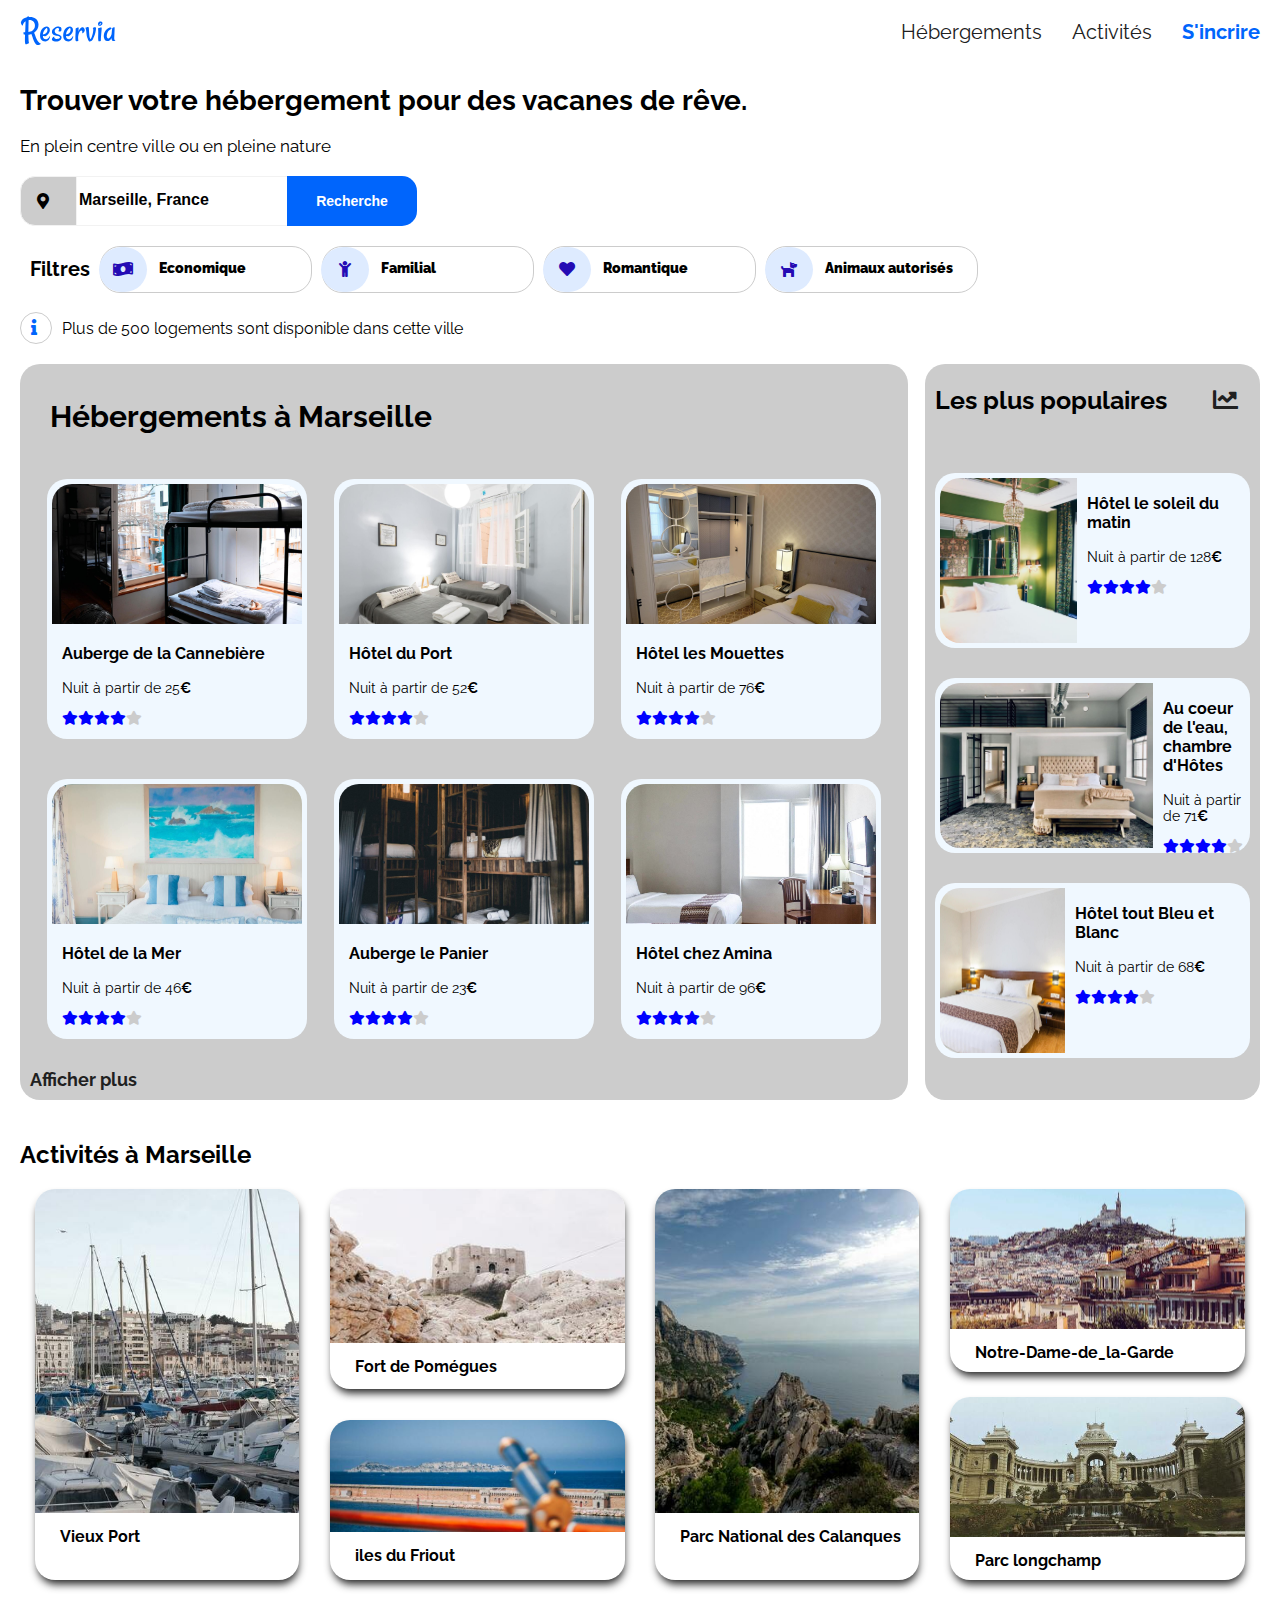
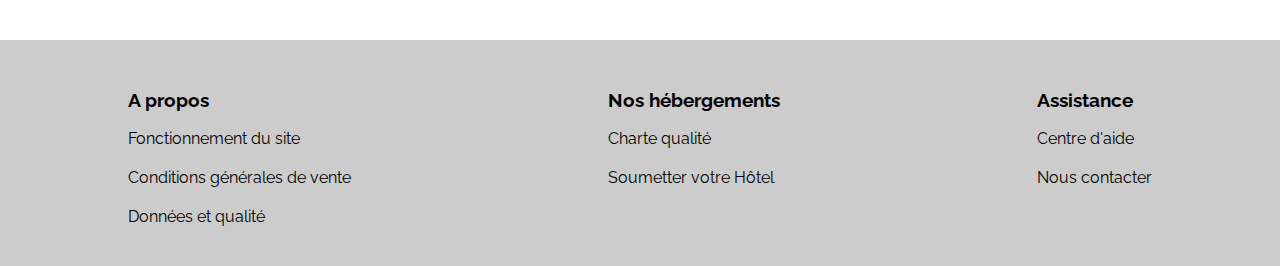
==== commit 440ba2f5: "Adaptation" ====
--- a/index.html
+++ b/index.html
@@ -14,7 +14,7 @@
 </head>
 
 <body>
-
+<div class="container">
     <!--header -->
 
     <header class="header">
@@ -89,48 +89,51 @@
 
         <aside class="sidebar">
             <h2>Les plus populaires <span class="chart"><i class="fas fa-chart-line"></i></span></h2>
-            <div class="item1">
-                <img src="images/hebergements/3_medium/emile-guillemot-Bj_rcSC5XfE-unsplash.jpg"
+            
+            <div class="sidebar-container">
+                <div class="item1">
+                    <img src="images/hebergements/3_medium/emile-guillemot-Bj_rcSC5XfE-unsplash.jpg"
                     alt="emile-guillemot" />
-                <div class="caption">
-                    <h3>Hôtel le soleil du matin</h3>
-                    <p>Nuit à partir de 128<strong>&#8364;</strong></p>
-                    <ul class="stars">
-                        <li><i class="fas fa-star"></i></li>
-                        <li><i class="fas fa-star"></i></li>
-                        <li><i class="fas fa-star"></i></li>
-                        <li><i class="fas fa-star"></i></li>
-                        <li class="unCheckStart"><i class="fas fa-star"></i></li>
-                    </ul>
-                </div>
-            </div>
-            <div class="item1">
-                <img src="images/hebergements/3_medium/aw-creative-VGs8z60yT2c-unsplash.jpg" alt="aw-creative" />
-                <div class="caption">
-                    <h3>Au coeur de l'eau, chambre d'Hôtes</h3>
-                    <p>Nuit à partir de 71<strong>&#8364;</strong></p>
-                    <ul class="stars">
-                        <li><i class="fas fa-star"></i></li>
-                        <li><i class="fas fa-star"></i></li>
-                        <li><i class="fas fa-star"></i></li>
-                        <li><i class="fas fa-star"></i></li>
-                        <li class="unCheckStart"><i class="fas fa-star"></i></li>
-                    </ul>
-                </div>
-            </div>
-            <div class="item1">
-                <img src="images/hebergements/3_medium/febrian-zakaria-sjvU0THccQA-unsplash.jpg"
+                    <div class="caption">
+                        <h3>Hôtel le soleil du matin</h3>
+                        <p>Nuit à partir de 128<strong>&#8364;</strong></p>
+                        <ul class="stars">
+                            <li><i class="fas fa-star"></i></li>
+                            <li><i class="fas fa-star"></i></li>
+                            <li><i class="fas fa-star"></i></li>
+                            <li><i class="fas fa-star"></i></li>
+                            <li class="unCheckStart"><i class="fas fa-star"></i></li>
+                        </ul>
+                    </div>
+                </div>
+                <div class="item1">
+                    <img src="images/hebergements/3_medium/aw-creative-VGs8z60yT2c-unsplash.jpg" alt="aw-creative" />
+                    <div class="caption">
+                        <h3>Au coeur de l'eau, chambre d'Hôtes</h3>
+                        <p>Nuit à partir de 71<strong>&#8364;</strong></p>
+                        <ul class="stars">
+                            <li><i class="fas fa-star"></i></li>
+                            <li><i class="fas fa-star"></i></li>
+                            <li><i class="fas fa-star"></i></li>
+                            <li><i class="fas fa-star"></i></li>
+                            <li class="unCheckStart"><i class="fas fa-star"></i></li>
+                        </ul>
+                    </div>
+                </div>
+                <div class="item1">
+                    <img src="images/hebergements/3_medium/febrian-zakaria-sjvU0THccQA-unsplash.jpg"
                     alt="febrian-zakaria" />
-                <div class="caption">
-                    <h3>Hôtel tout Bleu et Blanc</h3>
-                    <p>Nuit à partir de 68<strong>&#8364;</strong></p>
-                    <ul class="stars">
-                        <li><i class="fas fa-star"></i></li>
-                        <li><i class="fas fa-star"></i></li>
-                        <li><i class="fas fa-star"></i></li>
-                        <li><i class="fas fa-star"></i></li>
-                        <li class="unCheckStart"><i class="fas fa-star"></i></li>
-                    </ul>
+                    <div class="caption">
+                        <h3>Hôtel tout Bleu et Blanc</h3>
+                        <p>Nuit à partir de 68<strong>&#8364;</strong></p>
+                        <ul class="stars">
+                            <li><i class="fas fa-star"></i></li>
+                            <li><i class="fas fa-star"></i></li>
+                            <li><i class="fas fa-star"></i></li>
+                            <li><i class="fas fa-star"></i></li>
+                            <li class="unCheckStart"><i class="fas fa-star"></i></li>
+                        </ul>
+                    </div>
                 </div>
             </div>
         </aside>
@@ -299,6 +302,7 @@
             </div>
         </div>
     </section>
+</div>
 
     <!--footer-->
 
--- a/style.css
+++ b/style.css
@@ -190,8 +190,11 @@
 }
 body {
   font-size: 16px;
-  padding: 20px 10px;
-  margin: 10px 10px;
+  /* padding: 10px 10px; */
+}
+
+.container {
+  margin: 20px 20px 0px 20px;
 }
 
 /*=== header ===*/
@@ -199,15 +202,19 @@
 .header {
   display: flex;
   flex-direction: row;
+  justify-content: space-between;
 }
 .logo {
   width: auto;
-  height: auto;
+  height: 45px;
+  position: relative;
+  top: -12px;
 }
 
 .navigation li {
   list-style-type: none;
   margin-left: 30px;
+  font-size: 20px;
 }
 
 .navigation li a {
@@ -221,7 +228,7 @@
 .navigation  {
   display: flex;
   flex-direction: row;
-  margin-left: 780px;
+  /* margin-left: 780px; */
 }
 .navigation li:nth-child(1) a:hover, .navigation li:nth-child(2) a:hover,
 .navigation li:nth-child(1) a:active, .navigation li:nth-child(2) a:active {
@@ -395,6 +402,7 @@
 }
 .titre h2 {
   font-size: 30px;
+  margin-left: 20px;
 }
 .item img {
   width: 250px;
@@ -439,15 +447,16 @@
 /*===Aside/sidebar==*/
 
 .sidebar {
+  width: 27%;
+  background-color: #cccccc;
+  border-radius: 20px;
+  padding-bottom: 6px;
+}
+.sidebar-container {
   display: flex;
   flex-direction: column;
   flex-wrap: wrap;
-  width: 27%;
-  float: right;
-  background-color: #cccccc;
   justify-content: center;
-  border-radius: 20px;
-  padding-bottom: 6px;
 }
 .sidebar h2 {
   margin-left: 10px;
@@ -455,12 +464,18 @@
   padding-bottom: 22px;
 }
 .item1 img {
-  width: 170px;
+  /* width: 170px; */
+  width: 45%;
   height: 165px;
   object-fit: cover;
   border-top-left-radius: 20px;
   border-bottom-left-radius: 20px;
 }
+.item1:nth-child(2) img {
+  /* width: calc(52% + 76px); */
+  width: calc(50% + 60px);
+}
+
 .fa-star {
   display: flex;
   font-size: 14px;
@@ -496,7 +511,7 @@
 #conteneur_activites {
   display: flex;
   Flex-direction: column;
-  padding-top: 40px;
+  padding-top: 20px;
   padding-bottom: 20px;
 }
 .conteneur_activites h2 {
@@ -505,6 +520,7 @@
 .activites {
   display: flex;
   justify-content: center;
+  padding-bottom: 40px;
 }
 
 .activites figure > img {
@@ -546,19 +562,12 @@
   padding-top: 30px;
   background: #cccccc;
   padding-bottom: 20px;
-}
+  justify-content: space-around;
+}
+
 .footer li {
   padding-bottom: 20px;
 }
-.hebergement {
-  margin-left: 250px;
-}
-.contact {
-  margin-left: 250px;
-}
-.apropos {
-  margin-left: 35px;
-}
 
 
 @media screen and (min-width: 1100px) and (max-width: 1300px) {
@@ -568,13 +577,13 @@
     width: 100%;
     height: 83%;
   }
-  .petite_image img{
+  .petite_image img {
     width: 100%;
     /* height: 140px; */
   }
 
   .Photo {
-    width: 30%;
+    width: 50%;
     display: flex;
     justify-content: space-between;
     flex-direction: column;
@@ -597,11 +606,11 @@
   }
 
   .grande_image {
-    width: 30%;
+    width: 50%;
   }
   .grande_image > figure {
     height: 100%;
-    width: 84%;
+    width: 85%;
     margin-top: 0px;
     margin-left: 15px;
   }
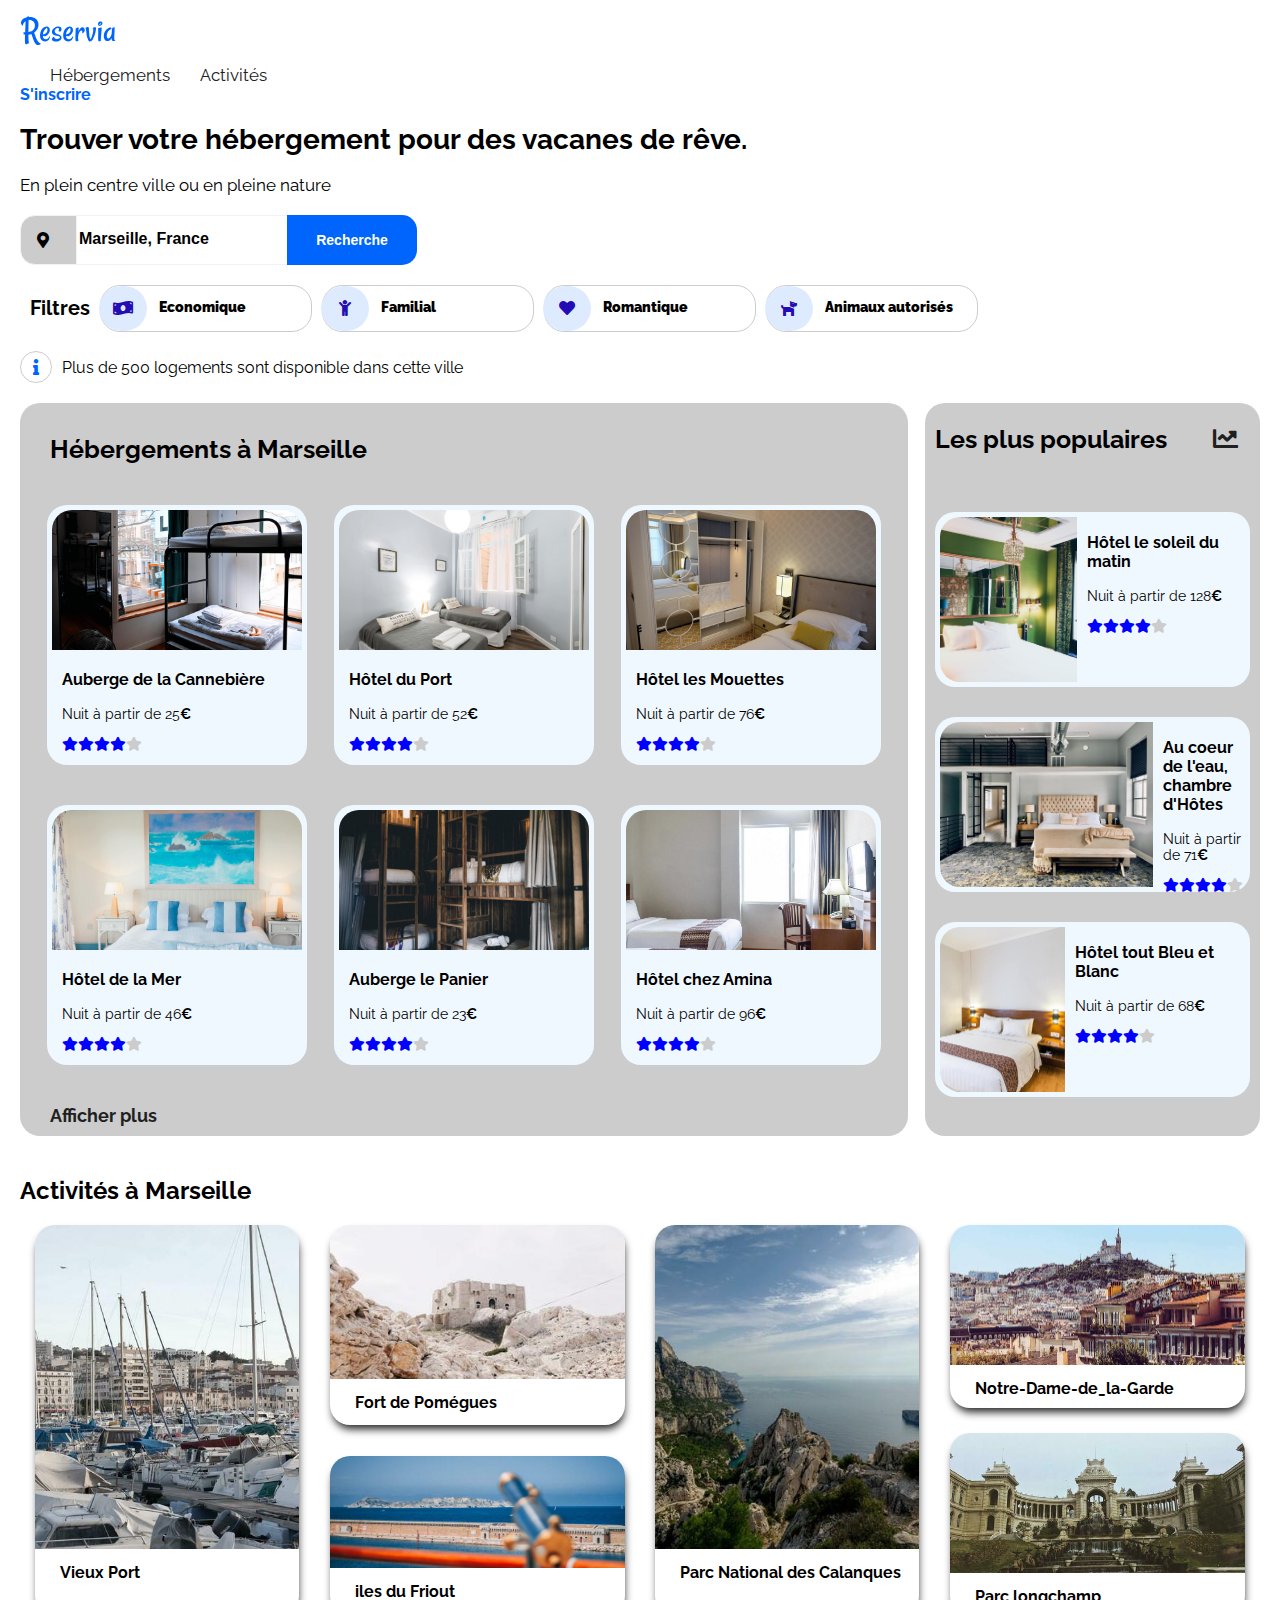
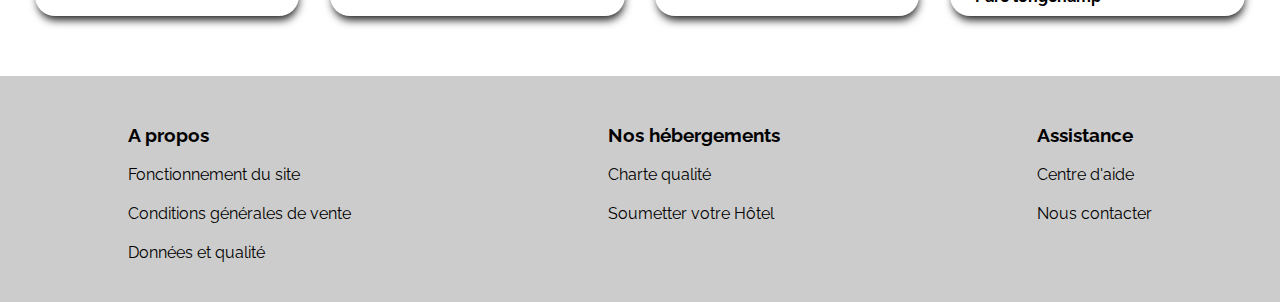
==== commit b3b63afe: "DERNIERE VERIFICATION" ====
--- a/index.html
+++ b/index.html
@@ -14,295 +14,299 @@
 </head>
 
 <body>
-<div class="container">
-    <!--header -->
-
-    <header class="header">
-        <div class="logo"><img src="images/logo/Reservia.svg" alt="Logo Reservia"></div>
-        <nav>
-            <ul class="navigation">
-                <li><a href="#Hebergements">Hébergements</a></li>
-                <li><a href="#conteneur_activites">Activités</a></li>
-                <li><a href="S'inscrire">S'incrire</a></li>
-            </ul>
-        </nav>
-    </header>
-
-    <!--decription -->
-
-    <div class="description">
-        <h1> Trouver votre hébergement pour des vacanes de rêve. </h1>
-        <p> En plein centre ville ou en pleine nature </p>
-    </div>
-
-    <!--barre de Recherche-->
-
-    <section>
-        <form class="rechercher">
-            <i class="fas fa-map-marker-alt"></i>
-            <input type="search" class="recherche" placeholder='Marseille, France'>
-            <button type="button" class="btn_recherche">
-                <span class="SpanRecherche">Recherche</span>
-                <span class="icone_recherche"><i class="fas fa-search"></i></span>
-            </button>
-        </form>
-    </section>
-
-    <!--Section Filtres -->
-
-    <section>
-        <div class="conteneur_filtres">
-            <h1>Filtres</h1>
-            <div class="filtreFlex">
-                <div class="filtre" role="button">
-                    <i class="fas fa-money-bill-wave"></i>
-                    <span>Economique</span>
-                </div>
-                <div class="filtre" role="button">
-                    <i class="fas fa-child"></i>
-                    <span>Familial</span>
-                </div>
-                <div class="filtre" role="button">
-                    <i class="fas fa-heart"></i>
-                    <span>Romantique</span>
-                </div>
-                <div class="filtre" role="button">
-                    <i class="fas fa-dog"></i>
-                    <span>Animaux autorisés</span>
+    <div class="container">
+        <!--header -->
+
+        <header class="header">
+            <nav>
+                <div class="logo"><img src="images/logo/Reservia.svg" alt="Logo Reservia"></div>
+                <ul class="navigation">
+                    <li><a href="#Hebergements">Hébergements</a></li>
+                    <li><a href="#conteneur_activites">Activités</a></li>
+                </ul>
+                <a href="S'inscrire">S'inscrire</a>
+            </nav>
+        </header>
+
+        <!--decription -->
+
+        <div class="description">
+            <h1> Trouver votre hébergement pour des vacanes de rêve. </h1>
+            <p> En plein centre ville ou en pleine nature </p>
+        </div>
+
+        <!--barre de Recherche-->
+
+        <section>
+            <form class="rechercher">
+                <i class="fas fa-map-marker-alt"></i>
+                <input type="search" class="recherche" placeholder='Marseille, France'>
+                <button type="button" class="btn_recherche">
+                    <span class="SpanRecherche">Recherche</span>
+                    <span class="icone_recherche"><i class="fas fa-search"></i></span>
+                </button>
+            </form>
+        </section>
+
+        <!--Section Filtres -->
+
+        <section>
+            <div class="conteneur_filtres">
+                <h1>Filtres</h1>
+                <div class="filtreFlex">
+                    <div class="filtre" role="button">
+                        <i class="fas fa-money-bill-wave"></i>
+                        <span>Economique</span>
+                    </div>
+                    <div class="filtre" role="button">
+                        <i class="fas fa-child"></i>
+                        <span>Familial</span>
+                    </div>
+                    <div class="filtre" role="button">
+                        <i class="fas fa-heart"></i>
+                        <span>Romantique</span>
+                    </div>
+                    <div class="filtre" role="button">
+                        <i class="fas fa-dog"></i>
+                        <span>Animaux autorisés</span>
+                    </div>
                 </div>
             </div>
-        </div>
-    </section>
-
-    <!--informations-->
-
-    <div class="info">
-        <div class="icone_info" role="button"><i class="fas fa-info"></i></div>
-        <p> Plus de 500 logements sont disponible dans cette ville</p>
-    </div>
-
-    <!-- Grande Section des Hébergements et Hébergements Populaires-->
-
-    <section class="containeur-herb-pop">
-
-        <!--Aside/sidebar-->
-
-        <aside class="sidebar">
-            <h2>Les plus populaires <span class="chart"><i class="fas fa-chart-line"></i></span></h2>
-            
-            <div class="sidebar-container">
-                <div class="item1">
-                    <img src="images/hebergements/3_medium/emile-guillemot-Bj_rcSC5XfE-unsplash.jpg"
-                    alt="emile-guillemot" />
-                    <div class="caption">
-                        <h3>Hôtel le soleil du matin</h3>
-                        <p>Nuit à partir de 128<strong>&#8364;</strong></p>
-                        <ul class="stars">
-                            <li><i class="fas fa-star"></i></li>
-                            <li><i class="fas fa-star"></i></li>
-                            <li><i class="fas fa-star"></i></li>
-                            <li><i class="fas fa-star"></i></li>
-                            <li class="unCheckStart"><i class="fas fa-star"></i></li>
-                        </ul>
-                    </div>
-                </div>
-                <div class="item1">
-                    <img src="images/hebergements/3_medium/aw-creative-VGs8z60yT2c-unsplash.jpg" alt="aw-creative" />
-                    <div class="caption">
-                        <h3>Au coeur de l'eau, chambre d'Hôtes</h3>
-                        <p>Nuit à partir de 71<strong>&#8364;</strong></p>
-                        <ul class="stars">
-                            <li><i class="fas fa-star"></i></li>
-                            <li><i class="fas fa-star"></i></li>
-                            <li><i class="fas fa-star"></i></li>
-                            <li><i class="fas fa-star"></i></li>
-                            <li class="unCheckStart"><i class="fas fa-star"></i></li>
-                        </ul>
-                    </div>
-                </div>
-                <div class="item1">
-                    <img src="images/hebergements/3_medium/febrian-zakaria-sjvU0THccQA-unsplash.jpg"
-                    alt="febrian-zakaria" />
-                    <div class="caption">
-                        <h3>Hôtel tout Bleu et Blanc</h3>
-                        <p>Nuit à partir de 68<strong>&#8364;</strong></p>
-                        <ul class="stars">
-                            <li><i class="fas fa-star"></i></li>
-                            <li><i class="fas fa-star"></i></li>
-                            <li><i class="fas fa-star"></i></li>
-                            <li><i class="fas fa-star"></i></li>
-                            <li class="unCheckStart"><i class="fas fa-star"></i></li>
-                        </ul>
-                    </div>
-                </div>
-            </div>
-        </aside>
-
-        <!--Section des hebergements-->
+        </section>
+
+        <!--informations-->
+
+        <div class="info">
+            <div class="icone_info" role="button"><i class="fas fa-info"></i></div>
+            <p> Plus de 500 logements sont disponible dans cette ville</p>
+        </div>
+
+        <!-- Grande Section des Hébergements et Hébergements Populaires-->
+
+        <section class="containeur-herb-pop">
+
+            <!--Aside/sidebar-->
+
+            <aside class="sidebar">
+                <h2>Les plus populaires <span class="chart"><i class="fas fa-chart-line"></i></span></h2>
+
+                <div class="sidebar-container">
+                    <div class="item1">
+                        <img src="images/hebergements/3_medium/emile-guillemot-Bj_rcSC5XfE-unsplash.jpg"
+                            alt="emile-guillemot" />
+                        <div class="caption">
+                            <h3>Hôtel le soleil du matin</h3>
+                            <p>Nuit à partir de 128<strong>&#8364;</strong></p>
+                            <ul class="stars">
+                                <li><i class="fas fa-star"></i></li>
+                                <li><i class="fas fa-star"></i></li>
+                                <li><i class="fas fa-star"></i></li>
+                                <li><i class="fas fa-star"></i></li>
+                                <li class="unCheckStart"><i class="fas fa-star"></i></li>
+                            </ul>
+                        </div>
+                    </div>
+                    <div class="item1">
+                        <img src="images/hebergements/3_medium/aw-creative-VGs8z60yT2c-unsplash.jpg"
+                            alt="aw-creative" />
+                        <div class="caption">
+                            <h3>Au coeur de l'eau, chambre d'Hôtes</h3>
+                            <p>Nuit à partir de 71<strong>&#8364;</strong></p>
+                            <ul class="stars">
+                                <li><i class="fas fa-star"></i></li>
+                                <li><i class="fas fa-star"></i></li>
+                                <li><i class="fas fa-star"></i></li>
+                                <li><i class="fas fa-star"></i></li>
+                                <li class="unCheckStart"><i class="fas fa-star"></i></li>
+                            </ul>
+                        </div>
+                    </div>
+                    <div class="item1">
+                        <img src="images/hebergements/3_medium/febrian-zakaria-sjvU0THccQA-unsplash.jpg"
+                            alt="febrian-zakaria" />
+                        <div class="caption">
+                            <h3>Hôtel tout Bleu et Blanc</h3>
+                            <p>Nuit à partir de 68<strong>&#8364;</strong></p>
+                            <ul class="stars">
+                                <li><i class="fas fa-star"></i></li>
+                                <li><i class="fas fa-star"></i></li>
+                                <li><i class="fas fa-star"></i></li>
+                                <li><i class="fas fa-star"></i></li>
+                                <li class="unCheckStart"><i class="fas fa-star"></i></li>
+                            </ul>
+                        </div>
+                    </div>
+                </div>
+            </aside>
+
+            <!--Section des hebergements-->
+
+            <section class="heberg">
+                <div class="titre">
+                    <h2>Hébergements à Marseille</h2>
+                </div>
+                <div id="Hebergements">
+                    <div class="item">
+                        <img src="images/hebergements/3_medium/marcus-loke-WQJvWU_HZFo-unsplash.jpg"
+                            alt="marcus-loke" />
+                        <div class="caption">
+                            <h3>Auberge de la Cannebière</h3>
+                            <p>Nuit à partir de 25<strong>&#8364;</strong></p>
+                            <ul class="stars">
+                                <li><i class="fas fa-star"></i></li>
+                                <li><i class="fas fa-star"></i></li>
+                                <li><i class="fas fa-star"></i></li>
+                                <li><i class="fas fa-star"></i></li>
+                                <li class="unCheckStart"><i class="fas fa-star"></i></li>
+                            </ul>
+                        </div>
+                    </div>
+                    <div class="item">
+                        <img src="images/hebergements/3_medium/fred-kleber-gTbaxaVLvsg-unsplash.jpg"
+                            alt="fred-kleber" />
+                        <div class="caption">
+                            <h3>Hôtel du Port</h3>
+                            <p>Nuit à partir de 52<strong>&#8364;</strong></p>
+                            <ul class="stars">
+                                <li><i class="fas fa-star"></i></li>
+                                <li><i class="fas fa-star"></i></li>
+                                <li><i class="fas fa-star"></i></li>
+                                <li><i class="fas fa-star"></i></li>
+                                <li class="unCheckStart"><i class="fas fa-star"></i></li>
+                            </ul>
+                        </div>
+                    </div>
+                    <div class="item">
+                        <img src="images/hebergements/3_medium/reisetopia-B8WIgxA_PFU-unsplash.jpg" alt="reisetopia" />
+                        <div class="caption">
+                            <h3>Hôtel les Mouettes</h3>
+                            <p>Nuit à partir de 76<strong>&#8364;</strong></p>
+                            <ul class="stars">
+                                <li><i class="fas fa-star"></i></li>
+                                <li><i class="fas fa-star"></i></li>
+                                <li><i class="fas fa-star"></i></li>
+                                <li><i class="fas fa-star"></i></li>
+                                <li class="unCheckStart"><i class="fas fa-star"></i></li>
+                            </ul>
+                        </div>
+                    </div>
+                    <div class="item">
+                        <img src="images/hebergements/3_medium/annie-spratt-Eg1qcIitAuA-unsplash.jpg" alt="" />
+                        <div class="caption">
+                            <h3>Hôtel de la Mer</h3>
+                            <p>Nuit à partir de 46<strong>&#8364;</strong></p>
+                            <ul class="stars">
+                                <li><i class="fas fa-star"></i></li>
+                                <li><i class="fas fa-star"></i></li>
+                                <li><i class="fas fa-star"></i></li>
+                                <li><i class="fas fa-star"></i></li>
+                                <li class="unCheckStart"><i class="fas fa-star"></i></li>
+                            </ul>
+                        </div>
+                    </div>
+                    <div class="item">
+                        <img src="images/hebergements/3_medium/nicate-lee-kT-ZyaiwBe0-unsplash.jpg" alt="nicate-lee" />
+                        <div class="caption">
+                            <h3>Auberge le Panier</h3>
+                            <p>Nuit à partir de 23<strong>&#8364;</strong></p>
+                            <ul class="stars">
+                                <li><i class="fas fa-star"></i></li>
+                                <li><i class="fas fa-star"></i></li>
+                                <li><i class="fas fa-star"></i></li>
+                                <li><i class="fas fa-star"></i></li>
+                                <li class="unCheckStart"><i class="fas fa-star"></i></li>
+                            </ul>
+                        </div>
+                    </div>
+                    <div class="item">
+                        <img src="images/hebergements/3_medium/febrian-zakaria-M6S1WvfW68A-unsplash.jpg"
+                            alt="febrian-zakaria" />
+                        <div class="caption">
+                            <h3>Hôtel chez Amina</h3>
+                            <p>Nuit à partir de 96<strong>&#8364;</strong></p>
+                            <ul class="stars">
+                                <li><i class="fas fa-star"></i></li>
+                                <li><i class="fas fa-star"></i></li>
+                                <li><i class="fas fa-star"></i></li>
+                                <li><i class="fas fa-star"></i></li>
+                                <li class="unCheckStart"><i class="fas fa-star"></i></li>
+                            </ul>
+                        </div>
+                    </div>
+
+                </div>
+                <a href="#" class="texte">Afficher plus</a>
+            </section>
+        </section>
+
+        <!--Section des activites-->
 
         <section>
-            <div class="titre">
-                <h2>Hébergements à Marseille</h2>
-            </div>
-            <div id="Hebergements">
-                <div class="item">
-                    <img src="images/hebergements/3_medium/marcus-loke-WQJvWU_HZFo-unsplash.jpg" alt="marcus-loke" />
-                    <div class="caption">
-                        <h3>Auberge de la Cannebière</h3>
-                        <p>Nuit à partir de 25<strong>&#8364;</strong></p>
-                        <ul class="stars">
-                            <li><i class="fas fa-star"></i></li>
-                            <li><i class="fas fa-star"></i></li>
-                            <li><i class="fas fa-star"></i></li>
-                            <li><i class="fas fa-star"></i></li>
-                            <li class="unCheckStart"><i class="fas fa-star"></i></li>
-                        </ul>
-                    </div>
-                </div>
-                <div class="item">
-                    <img src="images/hebergements/3_medium/fred-kleber-gTbaxaVLvsg-unsplash.jpg" alt="fred-kleber" />
-                    <div class="caption">
-                        <h3>Hôtel du Port</h3>
-                        <p>Nuit à partir de 52<strong>&#8364;</strong></p>
-                        <ul class="stars">
-                            <li><i class="fas fa-star"></i></li>
-                            <li><i class="fas fa-star"></i></li>
-                            <li><i class="fas fa-star"></i></li>
-                            <li><i class="fas fa-star"></i></li>
-                            <li class="unCheckStart"><i class="fas fa-star"></i></li>
-                        </ul>
-                    </div>
-                </div>
-                <div class="item">
-                    <img src="images/hebergements/3_medium/reisetopia-B8WIgxA_PFU-unsplash.jpg" alt="reisetopia" />
-                    <div class="caption">
-                        <h3>Hôtel les Mouettes</h3>
-                        <p>Nuit à partir de 76<strong>&#8364;</strong></p>
-                        <ul class="stars">
-                            <li><i class="fas fa-star"></i></li>
-                            <li><i class="fas fa-star"></i></li>
-                            <li><i class="fas fa-star"></i></li>
-                            <li><i class="fas fa-star"></i></li>
-                            <li class="unCheckStart"><i class="fas fa-star"></i></li>
-                        </ul>
-                    </div>
-                </div>
-                <div class="item">
-                    <img src="images/hebergements/3_medium/annie-spratt-Eg1qcIitAuA-unsplash.jpg" alt="" />
-                    <div class="caption">
-                        <h3>Hôtel de la Mer</h3>
-                        <p>Nuit à partir de 46<strong>&#8364;</strong></p>
-                        <ul class="stars">
-                            <li><i class="fas fa-star"></i></li>
-                            <li><i class="fas fa-star"></i></li>
-                            <li><i class="fas fa-star"></i></li>
-                            <li><i class="fas fa-star"></i></li>
-                            <li class="unCheckStart"><i class="fas fa-star"></i></li>
-                        </ul>
-                    </div>
-                </div>
-                <div class="item">
-                    <img src="images/hebergements/3_medium/nicate-lee-kT-ZyaiwBe0-unsplash.jpg" alt="nicate-lee" />
-                    <div class="caption">
-                        <h3>Auberge le Panier</h3>
-                        <p>Nuit à partir de 23<strong>&#8364;</strong></p>
-                        <ul class="stars">
-                            <li><i class="fas fa-star"></i></li>
-                            <li><i class="fas fa-star"></i></li>
-                            <li><i class="fas fa-star"></i></li>
-                            <li><i class="fas fa-star"></i></li>
-                            <li class="unCheckStart"><i class="fas fa-star"></i></li>
-                        </ul>
-                    </div>
-                </div>
-                <div class="item">
-                    <img src="images/hebergements/3_medium/febrian-zakaria-M6S1WvfW68A-unsplash.jpg"
-                        alt="febrian-zakaria" />
-                    <div class="caption">
-                        <h3>Hôtel chez Amina</h3>
-                        <p>Nuit à partir de 96<strong>&#8364;</strong></p>
-                        <ul class="stars">
-                            <li><i class="fas fa-star"></i></li>
-                            <li><i class="fas fa-star"></i></li>
-                            <li><i class="fas fa-star"></i></li>
-                            <li><i class="fas fa-star"></i></li>
-                            <li class="unCheckStart"><i class="fas fa-star"></i></li>
-                        </ul>
-                    </div>
-                </div>
-
-            </div>
-            <a href="#" class="texte">Afficher plus</a>
-        </section>
-    </section>
-
-    <!--Section des activites-->
-
-    <section>
-        <div id="conteneur_activites">
-            <h2>Activités à Marseille</h2>
-            <div class="activites">
-                <div class="grande_image">
-                    <figure>
-                        <img src="images/activites/4_small/reno-laithienne-QUgJhdY5Fyk-unsplash.jpg"
-                            alt="reno-laithienne">
-                        <figcaption>
-                            <h4>Vieux Port</h4>
-                        </figcaption>
-                    </figure>
-                </div>
-                <div class="Photo">
-                    <div class="petite_image">
-                        <figure id="fort">
-                            <img src="images/activites/4_small/paul-hermann-QFTrLdQIRhI-unsplash.jpg"
-                                alt="paul-hermann">
+            <div id="conteneur_activites">
+                <h2>Activités à Marseille</h2>
+                <div class="activites">
+                    <div class="grande_image">
+                        <figure>
+                            <img src="images/activites/4_small/reno-laithienne-QUgJhdY5Fyk-unsplash.jpg"
+                                alt="reno-laithienne">
                             <figcaption>
-                                <h4>Fort de Pomégues</h4>
+                                <h4>Vieux Port</h4>
                             </figcaption>
                         </figure>
                     </div>
-                    <div class="petite_image">
-                        <figure id="ile">
-                            <img src="images/activites/4_small/kevin-hikari-rV_Qd1l-VXg-unsplash.jpg"
-                                alt="kevin-hikari">
+                    <div class="Photo">
+                        <div class="petite_image">
+                            <figure id="fort">
+                                <img src="images/activites/4_small/paul-hermann-QFTrLdQIRhI-unsplash.jpg"
+                                    alt="paul-hermann">
+                                <figcaption>
+                                    <h4>Fort de Pomégues</h4>
+                                </figcaption>
+                            </figure>
+                        </div>
+                        <div class="petite_image">
+                            <figure id="ile">
+                                <img src="images/activites/4_small/kevin-hikari-rV_Qd1l-VXg-unsplash.jpg"
+                                    alt="kevin-hikari">
+                                <figcaption>
+                                    <h4>iles du Friout</h4>
+                                </figcaption>
+                            </figure>
+                        </div>
+                    </div>
+                    <div class="grande_image">
+                        <figure>
+                            <img src="images/activites/4_small/kilyan-sockalingum-NR8-cBCN3aI-unsplash.jpg"
+                                alt="kilyan-sockalingum">
                             <figcaption>
-                                <h4>iles du Friout</h4>
+                                <h4>Parc National des Calanques</h4>
                             </figcaption>
                         </figure>
                     </div>
-                </div>
-                <div class="grande_image">
-                    <figure>
-                        <img src="images/activites/4_small/kilyan-sockalingum-NR8-cBCN3aI-unsplash.jpg"
-                            alt="kilyan-sockalingum">
-                        <figcaption>
-                            <h4>Parc National des Calanques</h4>
-                        </figcaption>
-                    </figure>
-                </div>
-                <div class="Photo">
-                    <div class="petite_image mb">
-                        <figure>
-                            <img src="images/activites/4_small/florian-wehde-xW9e8gdotxI-unsplash.jpg"
-                                alt="florian-wehde">
-                            <figcaption>
-                                <h4>Notre-Dame-de_la-Garde</h4>
-                            </figcaption>
-                        </figure>
-                    </div>
-                    <div class="petite_image">
-                        <figure>
-                            <img src="images/activites/4_small/lena-paulin-wH2-EJoDcV0-unsplash.jpg" alt="lena-paulin">
-                            <figcaption>
-                                <h4>Parc longchamp</h4>
-                            </figcaption>
-                        </figure>
+                    <div class="Photo">
+                        <div class="petite_image mb">
+                            <figure>
+                                <img src="images/activites/4_small/florian-wehde-xW9e8gdotxI-unsplash.jpg"
+                                    alt="florian-wehde">
+                                <figcaption>
+                                    <h4>Notre-Dame-de_la-Garde</h4>
+                                </figcaption>
+                            </figure>
+                        </div>
+                        <div class="petite_image">
+                            <figure>
+                                <img src="images/activites/4_small/lena-paulin-wH2-EJoDcV0-unsplash.jpg"
+                                    alt="lena-paulin">
+                                <figcaption>
+                                    <h4>Parc longchamp</h4>
+                                </figcaption>
+                            </figure>
+                        </div>
                     </div>
                 </div>
             </div>
-        </div>
-    </section>
-</div>
+        </section>
+    </div>
 
     <!--footer-->
 
--- a/style.css
+++ b/style.css
@@ -1,173 +1,5 @@
-@media screen and (max-width: 768px) {
-    h1 {
-      color: #240bb4;
-    }
-    .footer {
-      flex-direction: column;
-    }
-    .filtreFlex {
-      flex-direction: column;
-      display: flex;
-    }
-    #hebergement {
-      flex-shrink: 0;
-      padding-left: 0px;
-    }
-    .item {
-      padding-left: 0;
-    }
-    .item img {
-      position: static;
-      margin-bottom: 1rem;
-      display: block;
-      width: 100%;
-    }
-    .item1 {
-      padding-left: 0;
-    }
-    .item1 img {
-      position: static;
-      margin-bottom: 1rem;
-      display: block;
-      width: 100%;
-    }
-    #hebergement {
-      flex-shrink: 0;
-      padding: 20px;
-    }
-    .sidebar {
-      margin: 0px;
-      float: left;
-      display: flex;
-      flex-direction: column;
-    }
-    footer {
-      flex-direction: row;
-    }
-    .hebergement {
-      margin-left: 150px;
-      margin-right: 100px;
-    }
-    .contact {
-      margin-left: 120px;
-    }
-}
-@media screen and (max-width: 865px) {
-  h1 {
-    color: #240bb4;
-  }
-  .footer {
-    flex-direction: column;
-  }
-  .filtreFlex {
-    flex-direction: column;
-    display: flex;
-  }
-  #hebergement {
-    flex-shrink: 0;
-    padding-left: 0px;
-  }
-  .item {
-    padding-left: 0;
-  }
-  .item img {
-    position: static;
-    margin-bottom: 1rem;
-    display: block;
-    width: 100%;
-  }
-  .item1 {
-    padding-left: 0;
-  }
-  .item1 img {
-    position: static;
-    margin-bottom: 1rem;
-    display: block;
-    width: 100%;
-  }
-  #hebergement {
-    flex-shrink: 0;
-    padding: 20px;
-  }
-  .sidebar {
-    margin: 0px;
-    float: left;
-    display: flex;
-    flex-direction: column;
-  }
-  footer {
-    flex-direction: row;
-  }
-  .hebergement {
-    margin-left: 150px;
-    margin-right: 100px;
-  }
-  .contact {
-    margin-left: 120px;
-  }
-}
-@media screen and (max-width: 1100px) {
-  body {
-    max-width: 100%;
-  }
-  .sidebar {
-    width: 100%;
-    overflow: hidden;
-    flex-shrink: 0;
-    float: left;
-  }
-  #hebergement {
-    flex-shrink: 0;
-  }
-  section {
-    width: 100%;
-    overflow: hidden;
-    flex-shrink: 0;
-  }
-  .navigation {
-    width: 100%;
-    float: left;
-    flex-direction: column;
-    display: block;
-  }
-  .conteneur_activites {
-    flex-direction: row;
-    width: 100%;
-    overflow: hidden;
-    flex-shrink: 0;
-    display: block;
-  }
-  .conteneur_filtres {
-    flex-wrap: wrap;
-    width: 100%;
-    overflow: hidden;
-    flex-shrink: 0;
-    display: flex;
-    flex-direction: column;
-  }
-  .filtreFlex {
-    flex-direction: row;
-    overflow: hidden;
-    flex-wrap: wrap;
-    display: block;
-  }
-  .containeur-herb-pop {
-    width: 100%;
-  }
-  footer {
-    flex-direction: row;
-  }
-  .hebergement {
-    margin-left: 150px;
-    margin-right: 100px;
-  }
-  .contact {
-    margin-left: 120px;
-  }
-}
-/*
- STYLE PAR DEFAUT POUR DESKTOP
-*/
+/*Les pseudo-éléments*/
+
 ::before, ::after {
   margin: 0;
   padding: 0;
@@ -190,19 +22,19 @@
 }
 body {
   font-size: 16px;
-  /* padding: 10px 10px; */
 }
 
 .container {
   margin: 20px 20px 0px 20px;
 }
 
-/*=== header ===*/
+/*=== Header ===*/
 
 .header {
   display: flex;
   flex-direction: row;
   justify-content: space-between;
+  position: relative;
 }
 .logo {
   width: auto;
@@ -210,25 +42,24 @@
   position: relative;
   top: -12px;
 }
-
 .navigation li {
   list-style-type: none;
   margin-left: 30px;
-  font-size: 20px;
-}
-
+  font-size: 17px;
+}
 .navigation li a {
   color: #202020;
 }
-.navigation li:last-child a {
+.navigation  {
+  display: flex;
+  flex-direction: row;
+}
+nav > a {
   color: #0065FC;
   font-weight: bold;
-}
-
-.navigation  {
-  display: flex;
-  flex-direction: row;
-  /* margin-left: 780px; */
+  right: 10px;
+  top: 4px;
+  font-size: 16px;
 }
 .navigation li:nth-child(1) a:hover, .navigation li:nth-child(2) a:hover,
 .navigation li:nth-child(1) a:active, .navigation li:nth-child(2) a:active {
@@ -237,12 +68,11 @@
   transition: all 0.4s;
   padding-top: 10px;
 }
-
 li {
   list-style: none;
 }
 
-/*=== description ===*/
+/*=== Description ===*/
 
 .description {
   font-size: 14px;
@@ -252,7 +82,7 @@
   font-size: 17px;
 }
 
-/*=== recherches ===*/
+/*=== Recherches ===*/
 
 .rechercher {
   display: flex;   
@@ -299,11 +129,11 @@
   display: none;
 }
 
-/*=== fes filtres ===*/
+/*=== Les filtres ===*/
 
 .conteneur_filtres {
   display: flex;
-  flex-direction: row;
+  flex-flow: row wrap;
   font-size: 14px;
 }
 .conteneur_filtres h1 {
@@ -322,10 +152,12 @@
   border: 1px solid #ccc;
   cursor: pointer;
   margin-left: 10px;
+  margin-bottom: 10px;
 }
 .filtreFlex {
   display: flex;
-  flex-flow: nowrap;
+  flex-flow: row wrap;
+  justify-content: center;
   padding-top: 20px;
 }
 .filtre i {
@@ -351,11 +183,10 @@
   transition: all 0.4s;
 }
 
-/*=== informations ===*/
+/*=== Informations ===*/
 
 .info {
   display: flex; 
-  width: 50%;
   padding-bottom: 20px;
 }
 .info > p {
@@ -369,20 +200,18 @@
   border-radius: 50%;
   color: #0065FC;
   border: 1px solid #ccc;
-}
-.fa-info {
-  margin-left: 10px;
-  padding-top: 6px;
-}
-
-/*=== section des hebergements ===*/
+  justify-content: center;
+  display: flex;
+  align-items: center;
+}
+
+/*=== Section des hebergements ===*/
 
 .containeur-herb-pop {
   display: flex;
   flex-direction: row-reverse;
   justify-content: space-between;
 }
-
 aside.sidebar + section {
   background-color: #cccccc;
   width: 70%;
@@ -397,11 +226,11 @@
   display: flex;
   flex-direction: row;
   flex-wrap: wrap;
-  padding-bottom: 10px;
+  padding-bottom: 20px;
   justify-content: space-evenly;
 }
 .titre h2 {
-  font-size: 30px;
+  font-size: 25px;
   margin-left: 20px;
 }
 .item img {
@@ -431,7 +260,6 @@
   margin: 20px 10px;
   cursor: pointer;
 }
-
 .item:hover {
   box-shadow: 1px 6px 8px -2px #202020;
 }
@@ -442,9 +270,10 @@
   font-size: 18px;
   font-weight: bold;
   color: #202020;
-}
-
-/*===Aside/sidebar==*/
+  margin-left: 20px;
+}
+
+/*===Aside/Sidebar==*/
 
 .sidebar {
   width: 27%;
@@ -464,7 +293,6 @@
   padding-bottom: 22px;
 }
 .item1 img {
-  /* width: 170px; */
   width: 45%;
   height: 165px;
   object-fit: cover;
@@ -472,10 +300,8 @@
   border-bottom-left-radius: 20px;
 }
 .item1:nth-child(2) img {
-  /* width: calc(52% + 76px); */
   width: calc(50% + 60px);
 }
-
 .fa-star {
   display: flex;
   font-size: 14px;
@@ -497,16 +323,14 @@
   display: flex;
   cursor: pointer;
 }
-
 .item1:hover {
   box-shadow: 1px 6px 8px -2px #202020;
 }
-
 li {
   list-style: none;
 }
 
-/*===conteneur activites==*/
+/*===Conteneur Activités==*/
 
 #conteneur_activites {
   display: flex;
@@ -522,17 +346,14 @@
   justify-content: center;
   padding-bottom: 40px;
 }
-
 .activites figure > img {
   object-fit: cover;
 }
-
 .activites figure {
   box-shadow: 1px 6px 8px -2px #202020;
   border-radius: 20px;
   cursor: pointer;
 }
-
 .activites figure figcaption {
   padding: 10px 0px 10px 25px;
 }
@@ -545,7 +366,7 @@
   border-top-left-radius: 20px;
   border-top-right-radius: 20px;
 }
-.petite_image img{
+.petite_image img {
   width: 280px;
   height: 140px;
   border-top-left-radius: 20px;
@@ -555,7 +376,7 @@
   margin-bottom: 25px;
 }
 
-/*===footer ===*/
+/*===Footer ===*/
 
 .footer {
   display: flex;
@@ -564,47 +385,37 @@
   padding-bottom: 20px;
   justify-content: space-around;
 }
-
 .footer li {
   padding-bottom: 20px;
 }
 
-
 @media screen and (min-width: 1100px) and (max-width: 1300px) {
 
   .grande_image img {
-    /* height: 350px; */
     width: 100%;
     height: 83%;
   }
   .petite_image img {
     width: 100%;
-    /* height: 140px; */
-  }
-
+  }
   .Photo {
     width: 50%;
     display: flex;
     justify-content: space-between;
     flex-direction: column;
   }
-
   #fort {
     height: 200px;
   }
-
   #ile {
     height: 160px;
   } 
-
   #ile img {
     height: 70%;
   }
-
   #fort img {
     height: 77%;
   }
-
   .grande_image {
     width: 50%;
   }
@@ -621,5 +432,71 @@
   .petite_image {
     width: 95%;
   }
-
+}
+
+@media screen and (max-width: 576px) {
+
+  /* Footer */
+
+  .footer {
+    flex-direction: column;
+  }
+  .footer .contact, .hebergement, .apropos {
+    margin: 0px auto;
+    width: 70%;
+  }
+
+  /* Hebergements */
+
+  .containeur-herb-pop {
+    flex-direction: column;
+  }
+  .aside.sidebar + section, .heberg{
+    width: 100% !important;
+    background-color: unset !important;
+    border-radius: unset !important;
+    margin-left: -10px;
+  }
+  .item {
+    width: 350px;
+    background-color: #fff;
+    margin: 20px auto;
+    box-shadow: 0px 0px 8px 1px #202020;
+  }
+  .item1:nth-child(2) img {
+    width: 45%;
+  }
+  .item img {
+    width: 100%;
+  }
+  .sidebar {
+    width: 100%;
+    padding: 20px;
+    margin: 0px -20px;
+    border-radius: unset;
+  }
+  .item1 {
+    background-color: #fff;
+    box-shadow: 0px 0px 8px 1px #202020;
+  }
+
+  /* Activités */
+
+  .activites {
+    flex-direction: column;
+  }
+  .grande_image img, .petite_image img {
+    height: auto;
+    width: 100%;
+  }
+  #fort {
+    height: 230px;
+  }
+  #fort img {
+    height: 77%;
+  }
+.activites figure {
+    width: 100%;
+    margin: 15px auto;
+}
 }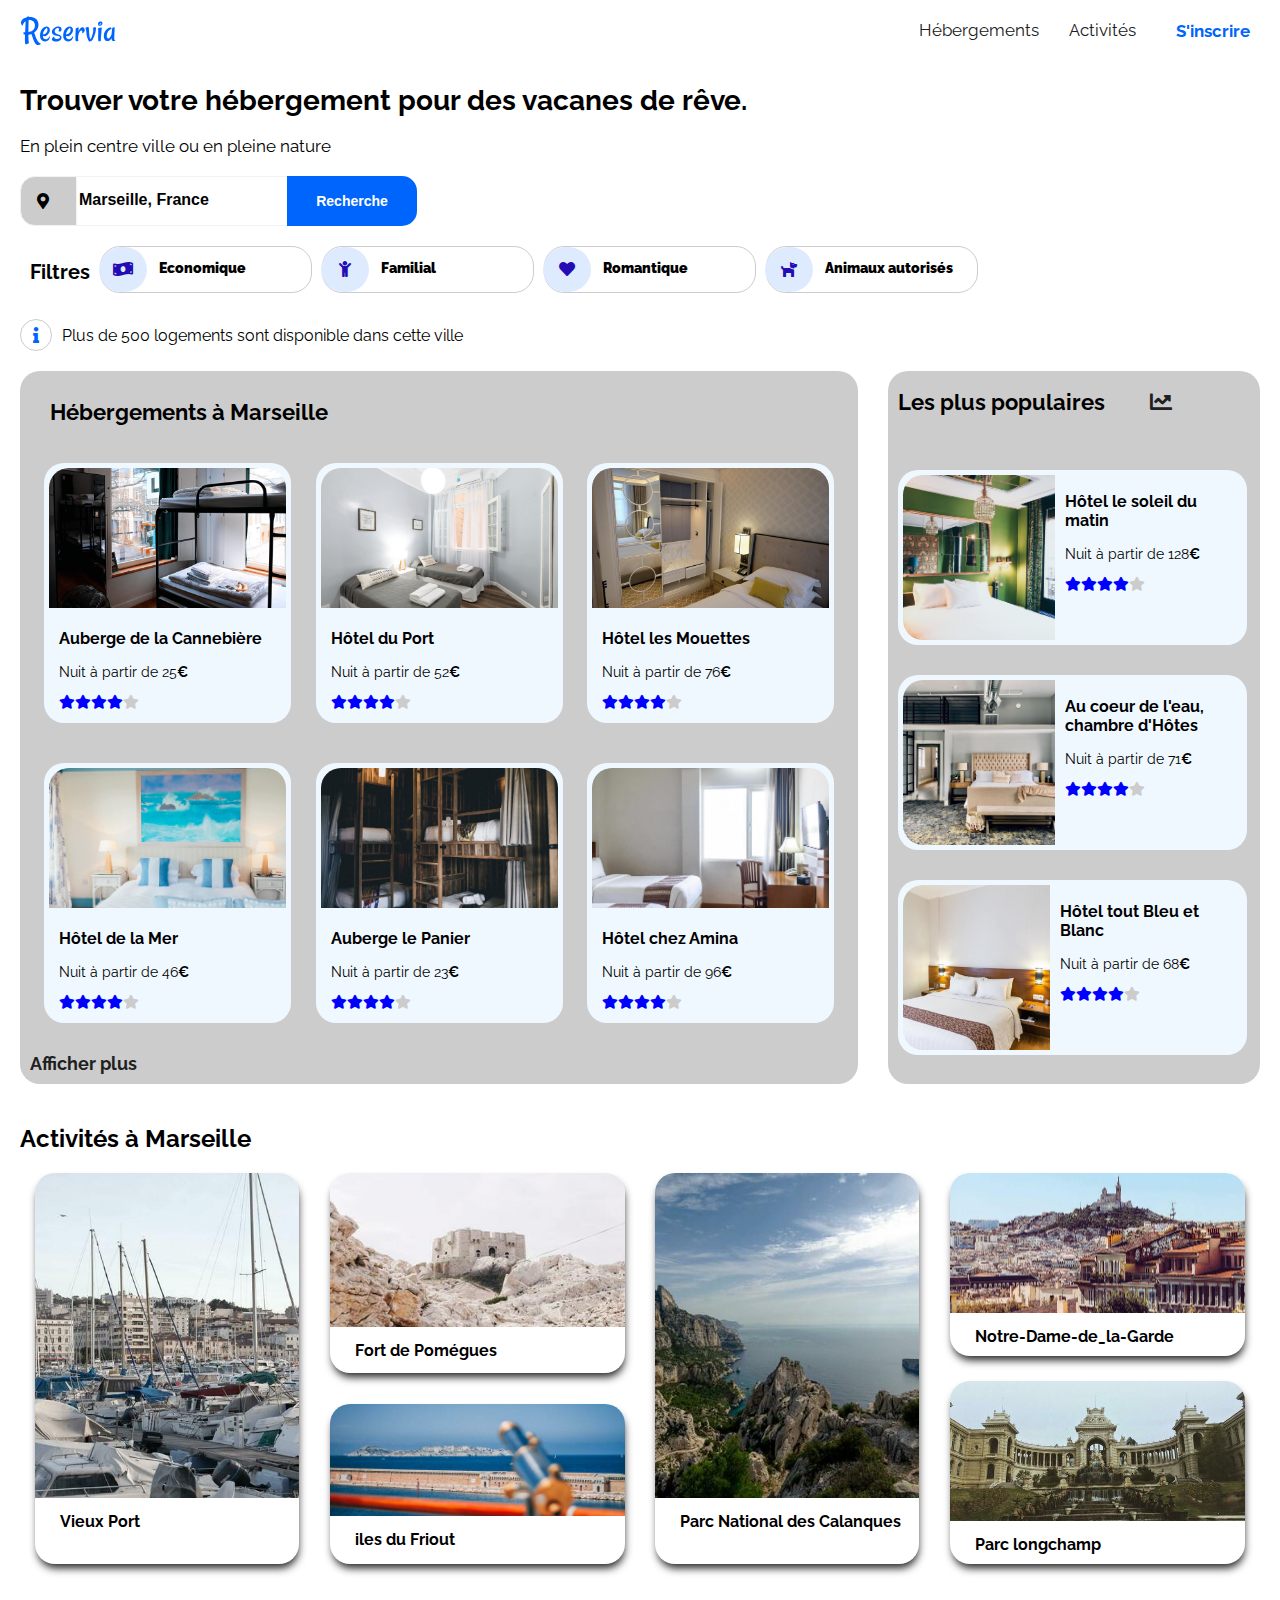
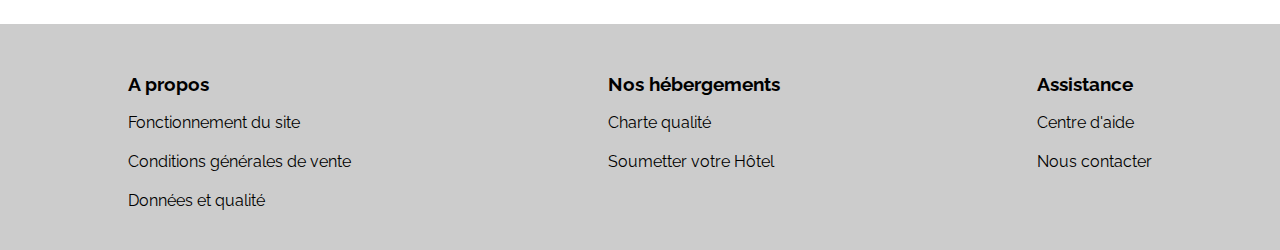
==== commit 9c8a7150: "Final" ====
--- a/index.html
+++ b/index.html
@@ -14,299 +14,295 @@
 </head>
 
 <body>
-    <div class="container">
-        <!--header -->
-
-        <header class="header">
-            <nav>
-                <div class="logo"><img src="images/logo/Reservia.svg" alt="Logo Reservia"></div>
-                <ul class="navigation">
-                    <li><a href="#Hebergements">Hébergements</a></li>
-                    <li><a href="#conteneur_activites">Activités</a></li>
-                </ul>
-                <a href="S'inscrire">S'inscrire</a>
-            </nav>
-        </header>
-
-        <!--decription -->
-
-        <div class="description">
-            <h1> Trouver votre hébergement pour des vacanes de rêve. </h1>
-            <p> En plein centre ville ou en pleine nature </p>
-        </div>
-
-        <!--barre de Recherche-->
-
-        <section>
-            <form class="rechercher">
-                <i class="fas fa-map-marker-alt"></i>
-                <input type="search" class="recherche" placeholder='Marseille, France'>
-                <button type="button" class="btn_recherche">
-                    <span class="SpanRecherche">Recherche</span>
-                    <span class="icone_recherche"><i class="fas fa-search"></i></span>
-                </button>
-            </form>
+<div class="container">
+    <!--header -->
+
+    <header class="header">
+        <nav>
+            <div class="logo"><img src="images/logo/Reservia.svg" alt="Logo Reservia"></div>
+            <ul class="navigation">
+                <li><a href="#Hebergements">Hébergements</a></li>
+                <li><a href="#conteneur_activites">Activités</a></li>
+            </ul>
+            <a href="S'inscrire">S'inscrire</a>
+        </nav>
+    </header>
+
+    <!--decription -->
+
+    <div class="description">
+        <h1> Trouver votre hébergement pour des vacanes de rêve. </h1>
+        <p> En plein centre ville ou en pleine nature </p>
+    </div>
+
+    <!--barre de Recherche-->
+
+    <div>
+        <form class="rechercher">
+            <i class="fas fa-map-marker-alt"></i>
+            <input type="search" class="recherche" placeholder='Marseille, France'>
+            <button type="button" class="btn_recherche">
+                <span class="SpanRecherche">Recherche</span>
+                <span class="icone_recherche"><i class="fas fa-search"></i></span>
+            </button>
+        </form>
+    </div>
+
+    <!--Section Filtres -->
+
+    <section>
+        <div class="conteneur_filtres">
+            <h2>Filtres</h2>
+            <div class="filtreFlex">
+                <div class="filtre" role="button">
+                    <i class="fas fa-money-bill-wave"></i>
+                    <span>Economique</span>
+                </div>
+                <div class="filtre" role="button">
+                    <i class="fas fa-child"></i>
+                    <span>Familial</span>
+                </div>
+                <div class="filtre" role="button">
+                    <i class="fas fa-heart"></i>
+                    <span>Romantique</span>
+                </div>
+                <div class="filtre" role="button">
+                    <i class="fas fa-dog"></i>
+                    <span>Animaux autorisés</span>
+                </div>
+            </div>
+        </div>
+    </section>
+
+    <!--informations-->
+
+    <div class="info">
+        <div class="icone_info" role="button"><i class="fas fa-info"></i></div>
+        <p> Plus de 500 logements sont disponible dans cette ville</p>
+    </div>
+
+    <!-- Grande Section des Hébergements et Hébergements Populaires-->
+
+    <div class="containeur-herb-pop">
+
+        <!--Aside/sidebar-->
+
+        <aside class="sidebar">
+            <h2>Les plus populaires <span class="chart"><i class="fas fa-chart-line"></i></span></h2>
+            
+            <div class="sidebar-container">
+                <div class="item1">
+                    <img src="images/hebergements/3_medium/emile-guillemot-Bj_rcSC5XfE-unsplash.jpg"
+                    alt="emile-guillemot" />
+                    <div class="caption">
+                        <h3>Hôtel le soleil du matin</h3>
+                        <p>Nuit à partir de 128<strong>&#8364;</strong></p>
+                        <ul class="stars">
+                            <li><i class="fas fa-star"></i></li>
+                            <li><i class="fas fa-star"></i></li>
+                            <li><i class="fas fa-star"></i></li>
+                            <li><i class="fas fa-star"></i></li>
+                            <li class="unCheckStart"><i class="fas fa-star"></i></li>
+                        </ul>
+                    </div>
+                </div>
+                <div class="item1">
+                    <img src="images/hebergements/3_medium/aw-creative-VGs8z60yT2c-unsplash.jpg" alt="aw-creative" />
+                    <div class="caption">
+                        <h3>Au coeur de l'eau, chambre d'Hôtes</h3>
+                        <p>Nuit à partir de 71<strong>&#8364;</strong></p>
+                        <ul class="stars">
+                            <li><i class="fas fa-star"></i></li>
+                            <li><i class="fas fa-star"></i></li>
+                            <li><i class="fas fa-star"></i></li>
+                            <li><i class="fas fa-star"></i></li>
+                            <li class="unCheckStart"><i class="fas fa-star"></i></li>
+                        </ul>
+                    </div>
+                </div>
+                <div class="item1">
+                    <img src="images/hebergements/3_medium/febrian-zakaria-sjvU0THccQA-unsplash.jpg"
+                    alt="febrian-zakaria" />
+                    <div class="caption">
+                        <h3>Hôtel tout Bleu et Blanc</h3>
+                        <p>Nuit à partir de 68<strong>&#8364;</strong></p>
+                        <ul class="stars">
+                            <li><i class="fas fa-star"></i></li>
+                            <li><i class="fas fa-star"></i></li>
+                            <li><i class="fas fa-star"></i></li>
+                            <li><i class="fas fa-star"></i></li>
+                            <li class="unCheckStart"><i class="fas fa-star"></i></li>
+                        </ul>
+                    </div>
+                </div>
+            </div>
+        </aside>
+
+        <!--Section des hebergements-->
+
+        <section class="heberg">
+            <div class="titre">
+                <h2>Hébergements à Marseille</h2>
+            </div>
+            <div id="Hebergements">
+                <div class="item">
+                    <img src="images/hebergements/3_medium/marcus-loke-WQJvWU_HZFo-unsplash.jpg" alt="marcus-loke" />
+                    <div class="caption">
+                        <h3>Auberge de la Cannebière</h3>
+                        <p>Nuit à partir de 25<strong>&#8364;</strong></p>
+                        <ul class="stars">
+                            <li><i class="fas fa-star"></i></li>
+                            <li><i class="fas fa-star"></i></li>
+                            <li><i class="fas fa-star"></i></li>
+                            <li><i class="fas fa-star"></i></li>
+                            <li class="unCheckStart"><i class="fas fa-star"></i></li>
+                        </ul>
+                    </div>
+                </div>
+                <div class="item">
+                    <img src="images/hebergements/3_medium/fred-kleber-gTbaxaVLvsg-unsplash.jpg" alt="fred-kleber" />
+                    <div class="caption">
+                        <h3>Hôtel du Port</h3>
+                        <p>Nuit à partir de 52<strong>&#8364;</strong></p>
+                        <ul class="stars">
+                            <li><i class="fas fa-star"></i></li>
+                            <li><i class="fas fa-star"></i></li>
+                            <li><i class="fas fa-star"></i></li>
+                            <li><i class="fas fa-star"></i></li>
+                            <li class="unCheckStart"><i class="fas fa-star"></i></li>
+                        </ul>
+                    </div>
+                </div>
+                <div class="item">
+                    <img src="images/hebergements/3_medium/reisetopia-B8WIgxA_PFU-unsplash.jpg" alt="reisetopia" />
+                    <div class="caption">
+                        <h3>Hôtel les Mouettes</h3>
+                        <p>Nuit à partir de 76<strong>&#8364;</strong></p>
+                        <ul class="stars">
+                            <li><i class="fas fa-star"></i></li>
+                            <li><i class="fas fa-star"></i></li>
+                            <li><i class="fas fa-star"></i></li>
+                            <li><i class="fas fa-star"></i></li>
+                            <li class="unCheckStart"><i class="fas fa-star"></i></li>
+                        </ul>
+                    </div>
+                </div>
+                <div class="item">
+                    <img src="images/hebergements/3_medium/annie-spratt-Eg1qcIitAuA-unsplash.jpg" alt="" />
+                    <div class="caption">
+                        <h3>Hôtel de la Mer</h3>
+                        <p>Nuit à partir de 46<strong>&#8364;</strong></p>
+                        <ul class="stars">
+                            <li><i class="fas fa-star"></i></li>
+                            <li><i class="fas fa-star"></i></li>
+                            <li><i class="fas fa-star"></i></li>
+                            <li><i class="fas fa-star"></i></li>
+                            <li class="unCheckStart"><i class="fas fa-star"></i></li>
+                        </ul>
+                    </div>
+                </div>
+                <div class="item">
+                    <img src="images/hebergements/3_medium/nicate-lee-kT-ZyaiwBe0-unsplash.jpg" alt="nicate-lee" />
+                    <div class="caption">
+                        <h3>Auberge le Panier</h3>
+                        <p>Nuit à partir de 23<strong>&#8364;</strong></p>
+                        <ul class="stars">
+                            <li><i class="fas fa-star"></i></li>
+                            <li><i class="fas fa-star"></i></li>
+                            <li><i class="fas fa-star"></i></li>
+                            <li><i class="fas fa-star"></i></li>
+                            <li class="unCheckStart"><i class="fas fa-star"></i></li>
+                        </ul>
+                    </div>
+                </div>
+                <div class="item">
+                    <img src="images/hebergements/3_medium/febrian-zakaria-M6S1WvfW68A-unsplash.jpg"
+                        alt="febrian-zakaria" />
+                    <div class="caption">
+                        <h3>Hôtel chez Amina</h3>
+                        <p>Nuit à partir de 96<strong>&#8364;</strong></p>
+                        <ul class="stars">
+                            <li><i class="fas fa-star"></i></li>
+                            <li><i class="fas fa-star"></i></li>
+                            <li><i class="fas fa-star"></i></li>
+                            <li><i class="fas fa-star"></i></li>
+                            <li class="unCheckStart"><i class="fas fa-star"></i></li>
+                        </ul>
+                    </div>
+                </div>
+
+            </div>
+            <a href="#" class="texte">Afficher plus</a>
         </section>
-
-        <!--Section Filtres -->
-
-        <section>
-            <div class="conteneur_filtres">
-                <h1>Filtres</h1>
-                <div class="filtreFlex">
-                    <div class="filtre" role="button">
-                        <i class="fas fa-money-bill-wave"></i>
-                        <span>Economique</span>
-                    </div>
-                    <div class="filtre" role="button">
-                        <i class="fas fa-child"></i>
-                        <span>Familial</span>
-                    </div>
-                    <div class="filtre" role="button">
-                        <i class="fas fa-heart"></i>
-                        <span>Romantique</span>
-                    </div>
-                    <div class="filtre" role="button">
-                        <i class="fas fa-dog"></i>
-                        <span>Animaux autorisés</span>
-                    </div>
-                </div>
-            </div>
-        </section>
-
-        <!--informations-->
-
-        <div class="info">
-            <div class="icone_info" role="button"><i class="fas fa-info"></i></div>
-            <p> Plus de 500 logements sont disponible dans cette ville</p>
-        </div>
-
-        <!-- Grande Section des Hébergements et Hébergements Populaires-->
-
-        <section class="containeur-herb-pop">
-
-            <!--Aside/sidebar-->
-
-            <aside class="sidebar">
-                <h2>Les plus populaires <span class="chart"><i class="fas fa-chart-line"></i></span></h2>
-
-                <div class="sidebar-container">
-                    <div class="item1">
-                        <img src="images/hebergements/3_medium/emile-guillemot-Bj_rcSC5XfE-unsplash.jpg"
-                            alt="emile-guillemot" />
-                        <div class="caption">
-                            <h3>Hôtel le soleil du matin</h3>
-                            <p>Nuit à partir de 128<strong>&#8364;</strong></p>
-                            <ul class="stars">
-                                <li><i class="fas fa-star"></i></li>
-                                <li><i class="fas fa-star"></i></li>
-                                <li><i class="fas fa-star"></i></li>
-                                <li><i class="fas fa-star"></i></li>
-                                <li class="unCheckStart"><i class="fas fa-star"></i></li>
-                            </ul>
-                        </div>
-                    </div>
-                    <div class="item1">
-                        <img src="images/hebergements/3_medium/aw-creative-VGs8z60yT2c-unsplash.jpg"
-                            alt="aw-creative" />
-                        <div class="caption">
-                            <h3>Au coeur de l'eau, chambre d'Hôtes</h3>
-                            <p>Nuit à partir de 71<strong>&#8364;</strong></p>
-                            <ul class="stars">
-                                <li><i class="fas fa-star"></i></li>
-                                <li><i class="fas fa-star"></i></li>
-                                <li><i class="fas fa-star"></i></li>
-                                <li><i class="fas fa-star"></i></li>
-                                <li class="unCheckStart"><i class="fas fa-star"></i></li>
-                            </ul>
-                        </div>
-                    </div>
-                    <div class="item1">
-                        <img src="images/hebergements/3_medium/febrian-zakaria-sjvU0THccQA-unsplash.jpg"
-                            alt="febrian-zakaria" />
-                        <div class="caption">
-                            <h3>Hôtel tout Bleu et Blanc</h3>
-                            <p>Nuit à partir de 68<strong>&#8364;</strong></p>
-                            <ul class="stars">
-                                <li><i class="fas fa-star"></i></li>
-                                <li><i class="fas fa-star"></i></li>
-                                <li><i class="fas fa-star"></i></li>
-                                <li><i class="fas fa-star"></i></li>
-                                <li class="unCheckStart"><i class="fas fa-star"></i></li>
-                            </ul>
-                        </div>
-                    </div>
-                </div>
-            </aside>
-
-            <!--Section des hebergements-->
-
-            <section class="heberg">
-                <div class="titre">
-                    <h2>Hébergements à Marseille</h2>
-                </div>
-                <div id="Hebergements">
-                    <div class="item">
-                        <img src="images/hebergements/3_medium/marcus-loke-WQJvWU_HZFo-unsplash.jpg"
-                            alt="marcus-loke" />
-                        <div class="caption">
-                            <h3>Auberge de la Cannebière</h3>
-                            <p>Nuit à partir de 25<strong>&#8364;</strong></p>
-                            <ul class="stars">
-                                <li><i class="fas fa-star"></i></li>
-                                <li><i class="fas fa-star"></i></li>
-                                <li><i class="fas fa-star"></i></li>
-                                <li><i class="fas fa-star"></i></li>
-                                <li class="unCheckStart"><i class="fas fa-star"></i></li>
-                            </ul>
-                        </div>
-                    </div>
-                    <div class="item">
-                        <img src="images/hebergements/3_medium/fred-kleber-gTbaxaVLvsg-unsplash.jpg"
-                            alt="fred-kleber" />
-                        <div class="caption">
-                            <h3>Hôtel du Port</h3>
-                            <p>Nuit à partir de 52<strong>&#8364;</strong></p>
-                            <ul class="stars">
-                                <li><i class="fas fa-star"></i></li>
-                                <li><i class="fas fa-star"></i></li>
-                                <li><i class="fas fa-star"></i></li>
-                                <li><i class="fas fa-star"></i></li>
-                                <li class="unCheckStart"><i class="fas fa-star"></i></li>
-                            </ul>
-                        </div>
-                    </div>
-                    <div class="item">
-                        <img src="images/hebergements/3_medium/reisetopia-B8WIgxA_PFU-unsplash.jpg" alt="reisetopia" />
-                        <div class="caption">
-                            <h3>Hôtel les Mouettes</h3>
-                            <p>Nuit à partir de 76<strong>&#8364;</strong></p>
-                            <ul class="stars">
-                                <li><i class="fas fa-star"></i></li>
-                                <li><i class="fas fa-star"></i></li>
-                                <li><i class="fas fa-star"></i></li>
-                                <li><i class="fas fa-star"></i></li>
-                                <li class="unCheckStart"><i class="fas fa-star"></i></li>
-                            </ul>
-                        </div>
-                    </div>
-                    <div class="item">
-                        <img src="images/hebergements/3_medium/annie-spratt-Eg1qcIitAuA-unsplash.jpg" alt="" />
-                        <div class="caption">
-                            <h3>Hôtel de la Mer</h3>
-                            <p>Nuit à partir de 46<strong>&#8364;</strong></p>
-                            <ul class="stars">
-                                <li><i class="fas fa-star"></i></li>
-                                <li><i class="fas fa-star"></i></li>
-                                <li><i class="fas fa-star"></i></li>
-                                <li><i class="fas fa-star"></i></li>
-                                <li class="unCheckStart"><i class="fas fa-star"></i></li>
-                            </ul>
-                        </div>
-                    </div>
-                    <div class="item">
-                        <img src="images/hebergements/3_medium/nicate-lee-kT-ZyaiwBe0-unsplash.jpg" alt="nicate-lee" />
-                        <div class="caption">
-                            <h3>Auberge le Panier</h3>
-                            <p>Nuit à partir de 23<strong>&#8364;</strong></p>
-                            <ul class="stars">
-                                <li><i class="fas fa-star"></i></li>
-                                <li><i class="fas fa-star"></i></li>
-                                <li><i class="fas fa-star"></i></li>
-                                <li><i class="fas fa-star"></i></li>
-                                <li class="unCheckStart"><i class="fas fa-star"></i></li>
-                            </ul>
-                        </div>
-                    </div>
-                    <div class="item">
-                        <img src="images/hebergements/3_medium/febrian-zakaria-M6S1WvfW68A-unsplash.jpg"
-                            alt="febrian-zakaria" />
-                        <div class="caption">
-                            <h3>Hôtel chez Amina</h3>
-                            <p>Nuit à partir de 96<strong>&#8364;</strong></p>
-                            <ul class="stars">
-                                <li><i class="fas fa-star"></i></li>
-                                <li><i class="fas fa-star"></i></li>
-                                <li><i class="fas fa-star"></i></li>
-                                <li><i class="fas fa-star"></i></li>
-                                <li class="unCheckStart"><i class="fas fa-star"></i></li>
-                            </ul>
-                        </div>
-                    </div>
-
-                </div>
-                <a href="#" class="texte">Afficher plus</a>
-            </section>
-        </section>
-
-        <!--Section des activites-->
-
-        <section>
-            <div id="conteneur_activites">
-                <h2>Activités à Marseille</h2>
-                <div class="activites">
-                    <div class="grande_image">
-                        <figure>
-                            <img src="images/activites/4_small/reno-laithienne-QUgJhdY5Fyk-unsplash.jpg"
-                                alt="reno-laithienne">
+    </div>
+
+    <!--Section des activites-->
+
+    <section>
+        <div id="conteneur_activites">
+            <h2>Activités à Marseille</h2>
+            <div class="activites">
+                <div class="grande_image">
+                    <figure>
+                        <img src="images/activites/4_small/reno-laithienne-QUgJhdY5Fyk-unsplash.jpg"
+                            alt="reno-laithienne">
+                        <figcaption>
+                            <h4>Vieux Port</h4>
+                        </figcaption>
+                    </figure>
+                </div>
+                <div class="Photo">
+                    <div class="petite_image">
+                        <figure id="fort">
+                            <img src="images/activites/4_small/paul-hermann-QFTrLdQIRhI-unsplash.jpg"
+                                alt="paul-hermann">
                             <figcaption>
-                                <h4>Vieux Port</h4>
+                                <h4>Fort de Pomégues</h4>
                             </figcaption>
                         </figure>
                     </div>
-                    <div class="Photo">
-                        <div class="petite_image">
-                            <figure id="fort">
-                                <img src="images/activites/4_small/paul-hermann-QFTrLdQIRhI-unsplash.jpg"
-                                    alt="paul-hermann">
-                                <figcaption>
-                                    <h4>Fort de Pomégues</h4>
-                                </figcaption>
-                            </figure>
-                        </div>
-                        <div class="petite_image">
-                            <figure id="ile">
-                                <img src="images/activites/4_small/kevin-hikari-rV_Qd1l-VXg-unsplash.jpg"
-                                    alt="kevin-hikari">
-                                <figcaption>
-                                    <h4>iles du Friout</h4>
-                                </figcaption>
-                            </figure>
-                        </div>
-                    </div>
-                    <div class="grande_image">
-                        <figure>
-                            <img src="images/activites/4_small/kilyan-sockalingum-NR8-cBCN3aI-unsplash.jpg"
-                                alt="kilyan-sockalingum">
+                    <div class="petite_image">
+                        <figure id="ile">
+                            <img src="images/activites/4_small/kevin-hikari-rV_Qd1l-VXg-unsplash.jpg"
+                                alt="kevin-hikari">
                             <figcaption>
-                                <h4>Parc National des Calanques</h4>
+                                <h4>iles du Friout</h4>
                             </figcaption>
                         </figure>
                     </div>
-                    <div class="Photo">
-                        <div class="petite_image mb">
-                            <figure>
-                                <img src="images/activites/4_small/florian-wehde-xW9e8gdotxI-unsplash.jpg"
-                                    alt="florian-wehde">
-                                <figcaption>
-                                    <h4>Notre-Dame-de_la-Garde</h4>
-                                </figcaption>
-                            </figure>
-                        </div>
-                        <div class="petite_image">
-                            <figure>
-                                <img src="images/activites/4_small/lena-paulin-wH2-EJoDcV0-unsplash.jpg"
-                                    alt="lena-paulin">
-                                <figcaption>
-                                    <h4>Parc longchamp</h4>
-                                </figcaption>
-                            </figure>
-                        </div>
-                    </div>
-                </div>
-            </div>
-        </section>
-    </div>
+                </div>
+                <div class="grande_image">
+                    <figure>
+                        <img src="images/activites/4_small/kilyan-sockalingum-NR8-cBCN3aI-unsplash.jpg"
+                            alt="kilyan-sockalingum">
+                        <figcaption>
+                            <h4>Parc National des Calanques</h4>
+                        </figcaption>
+                    </figure>
+                </div>
+                <div class="Photo">
+                    <div class="petite_image mb">
+                        <figure>
+                            <img src="images/activites/4_small/florian-wehde-xW9e8gdotxI-unsplash.jpg"
+                                alt="florian-wehde">
+                            <figcaption>
+                                <h4>Notre-Dame-de_la-Garde</h4>
+                            </figcaption>
+                        </figure>
+                    </div>
+                    <div class="petite_image">
+                        <figure>
+                            <img src="images/activites/4_small/lena-paulin-wH2-EJoDcV0-unsplash.jpg" alt="lena-paulin">
+                            <figcaption>
+                                <h4>Parc longchamp</h4>
+                            </figcaption>
+                        </figure>
+                    </div>
+                </div>
+            </div>
+        </div>
+    </section>
+</div>
 
     <!--footer-->
 
--- a/style.css
+++ b/style.css
@@ -1,15 +1,17 @@
-/*Les pseudo-éléments*/
+
 
 ::before, ::after {
   margin: 0;
   padding: 0;
   box-sizing: border-box;
 }
+
 /*=== root pour les variables ===*/
+
 :root {
-  --blue: ##0065FC;
+  --blue: #0065FC;
   --lightBlue: #DEEBFF;
-  --bgColor:#F2F2F2 ;
+  --bgColor:#F2F2F2;
 }
 
 /*=== body ===*/
@@ -42,6 +44,19 @@
   position: relative;
   top: -12px;
 }
+nav {
+  display: flex;
+  justify-content: space-between;
+  width: 90%;
+}
+nav > a {
+  color: #0065FC;
+  font-weight: bold;
+  position: absolute;
+  right: 10px;
+  top: 1px;
+  font-size: 17px;
+}
 .navigation li {
   list-style-type: none;
   margin-left: 30px;
@@ -53,13 +68,6 @@
 .navigation  {
   display: flex;
   flex-direction: row;
-}
-nav > a {
-  color: #0065FC;
-  font-weight: bold;
-  right: 10px;
-  top: 4px;
-  font-size: 16px;
 }
 .navigation li:nth-child(1) a:hover, .navigation li:nth-child(2) a:hover,
 .navigation li:nth-child(1) a:active, .navigation li:nth-child(2) a:active {
@@ -118,7 +126,6 @@
   font-weight: bolder; 
 }
 .btn_recherche:hover {
-  border: 1px solid #044ab3;
   background-color:#044ab3;
   cursor: pointer;
 }
@@ -136,7 +143,7 @@
   flex-flow: row wrap;
   font-size: 14px;
 }
-.conteneur_filtres h1 {
+.conteneur_filtres h2 {
   line-height: 3;
   font-weight: bolder;
   display: block;
@@ -214,7 +221,7 @@
 }
 aside.sidebar + section {
   background-color: #cccccc;
-  width: 70%;
+  width: 66%;
   border-radius: 20px;
   padding: 10px;
 }
@@ -226,15 +233,15 @@
   display: flex;
   flex-direction: row;
   flex-wrap: wrap;
-  padding-bottom: 20px;
+  padding-bottom: 10px;
   justify-content: space-evenly;
 }
 .titre h2 {
-  font-size: 25px;
+  font-size: 22px;
   margin-left: 20px;
 }
 .item img {
-  width: 250px;
+  width:  100%;
   height: 140px;
   object-fit: cover;
   border-top-left-radius: 20px;
@@ -250,7 +257,7 @@
   color: #ccc;
 }
 .item {
-  width: 250px;
+  width: 29%;
   height: 250px;
   border-radius: 20px;
   background-color: aliceblue;
@@ -270,13 +277,12 @@
   font-size: 18px;
   font-weight: bold;
   color: #202020;
-  margin-left: 20px;
 }
 
 /*===Aside/Sidebar==*/
 
 .sidebar {
-  width: 27%;
+  width: 30%;
   background-color: #cccccc;
   border-radius: 20px;
   padding-bottom: 6px;
@@ -289,7 +295,7 @@
 }
 .sidebar h2 {
   margin-left: 10px;
-  font-size: 25px;
+  font-size: 22px;
   padding-bottom: 22px;
 }
 .item1 img {
@@ -300,7 +306,7 @@
   border-bottom-left-radius: 20px;
 }
 .item1:nth-child(2) img {
-  width: calc(50% + 60px);
+  width: 45%;
 }
 .fa-star {
   display: flex;
@@ -326,11 +332,12 @@
 .item1:hover {
   box-shadow: 1px 6px 8px -2px #202020;
 }
+
 li {
   list-style: none;
 }
 
-/*===Conteneur Activités==*/
+/*===Conteneur activités==*/
 
 #conteneur_activites {
   display: flex;
@@ -362,12 +369,12 @@
 }
 .grande_image img {
   height: 350px;
-  width: 280px;
+  width: 100%;
   border-top-left-radius: 20px;
   border-top-right-radius: 20px;
 }
-.petite_image img {
-  width: 280px;
+.petite_image img{
+  width: 100%;
   height: 140px;
   border-top-left-radius: 20px;
   border-top-right-radius: 20px;
@@ -376,7 +383,7 @@
   margin-bottom: 25px;
 }
 
-/*===Footer ===*/
+/*=== Footer ===*/
 
 .footer {
   display: flex;
@@ -389,14 +396,22 @@
   padding-bottom: 20px;
 }
 
-@media screen and (min-width: 1100px) and (max-width: 1300px) {
-
+@media screen and (min-width: 1024px) and (max-width: 1400px) {
+
+  .item img {
+    width: 100%;
+  }
+  .item1:nth-child(2) img {
+    width: 45%;
+  }
   .grande_image img {
+    /* height: 350px; */
     width: 100%;
     height: 83%;
   }
   .petite_image img {
     width: 100%;
+    /* height: 140px; */
   }
   .Photo {
     width: 50%;
@@ -432,12 +447,13 @@
   .petite_image {
     width: 95%;
   }
-}
-
-@media screen and (max-width: 576px) {
+
+}
+
+@media screen and (max-width: 768px) {
 
   /* Footer */
-
+ 
   .footer {
     flex-direction: column;
   }
@@ -446,12 +462,12 @@
     width: 70%;
   }
 
-  /* Hebergements */
+  /* Hebergement */
 
   .containeur-herb-pop {
     flex-direction: column;
   }
-  .aside.sidebar + section, .heberg{
+  .aside.sidebar + section, .heberg {
     width: 100% !important;
     background-color: unset !important;
     border-radius: unset !important;
@@ -480,23 +496,57 @@
     box-shadow: 0px 0px 8px 1px #202020;
   }
 
-  /* Activités */
-
+  /* Activite */
+ 
   .activites {
     flex-direction: column;
   }
   .grande_image img, .petite_image img {
-    height: auto;
+    height: 220px;
     width: 100%;
   }
   #fort {
-    height: 230px;
+    height: 260px;
   }
   #fort img {
     height: 77%;
   }
 .activites figure {
-    width: 100%;
+    width: 90%;
     margin: 15px auto;
 }
-}+
+  /* Header */
+
+  header nav {
+    width: 100%;
+    display: block;
+  }
+  .navigation {
+    width: 100vw;
+    border-bottom: 3px solid #bbb8b85b;
+    margin-left: -20px;
+    justify-content: center;
+  }
+  .navigation li {
+    width: 50%;
+    text-align: center;
+    margin-left: unset;
+    padding-bottom: 10px;
+    margin-bottom: -3px;
+  }
+  .navigation li:hover {
+    color: #0065FC;
+    border-bottom: 3px solid #0065FC;
+    transition: all 0.4s;
+    /* padding-bottom: 20px; */
+  }
+  .navigation li:hover a {
+    color: #0065FC;
+  }
+  .navigation li:nth-child(1) a:hover, .navigation li:nth-child(2) a:hover,
+  .navigation li:nth-child(1) a:active, .navigation li:nth-child(2) a:active {
+    border-top: unset;
+    padding-top: unset;
+  }
+}
